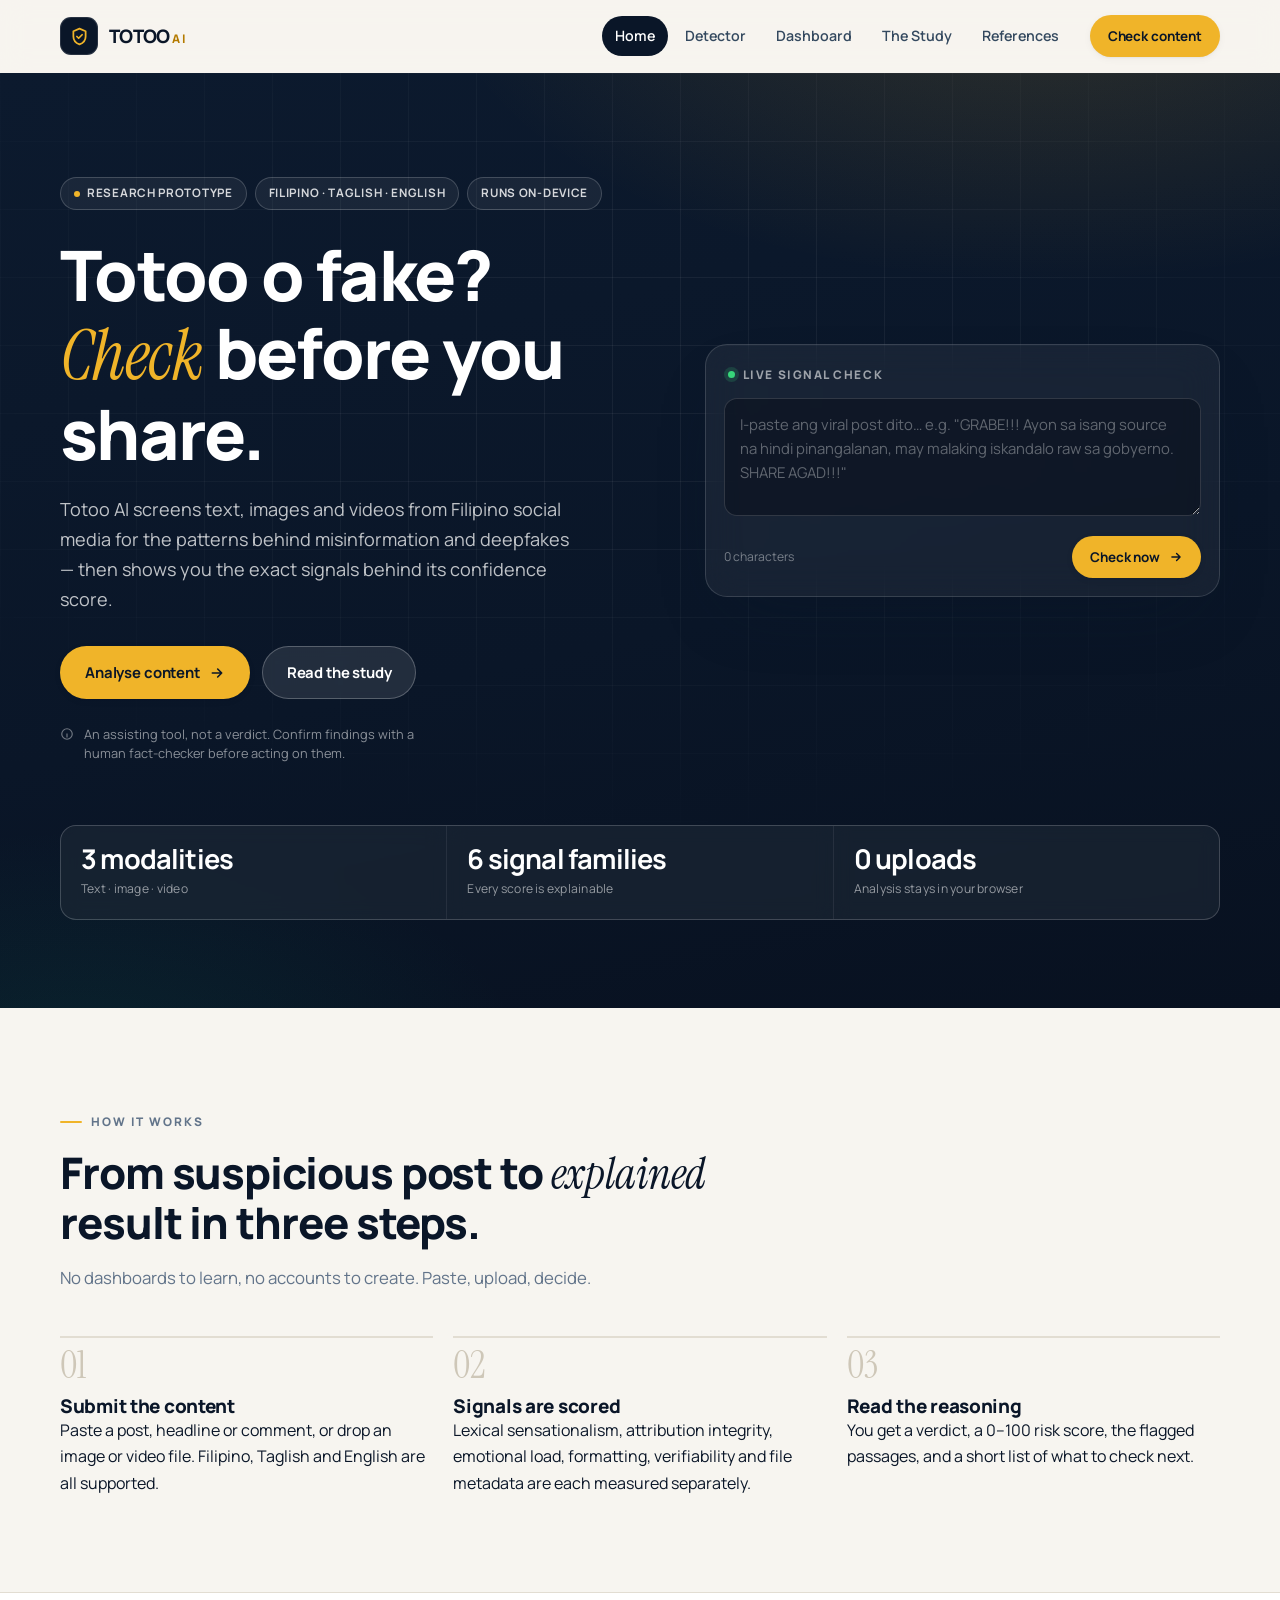
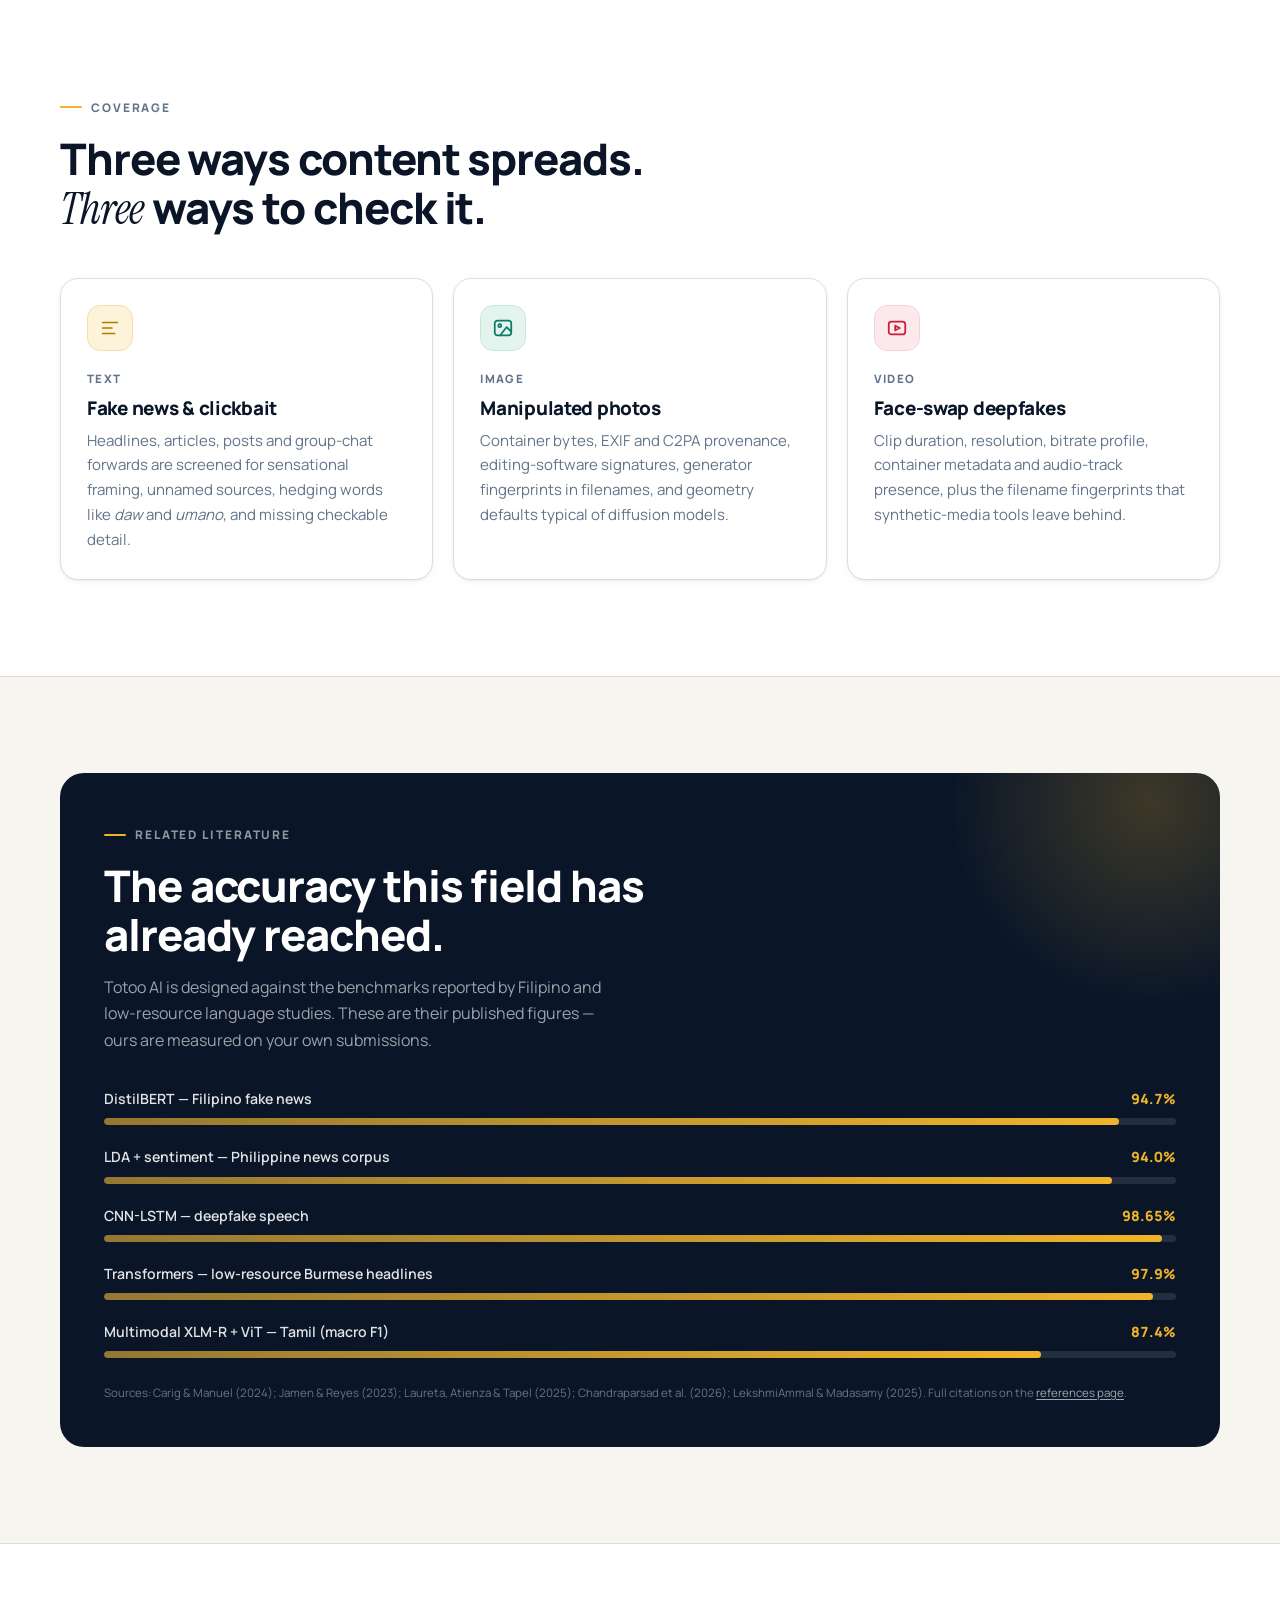
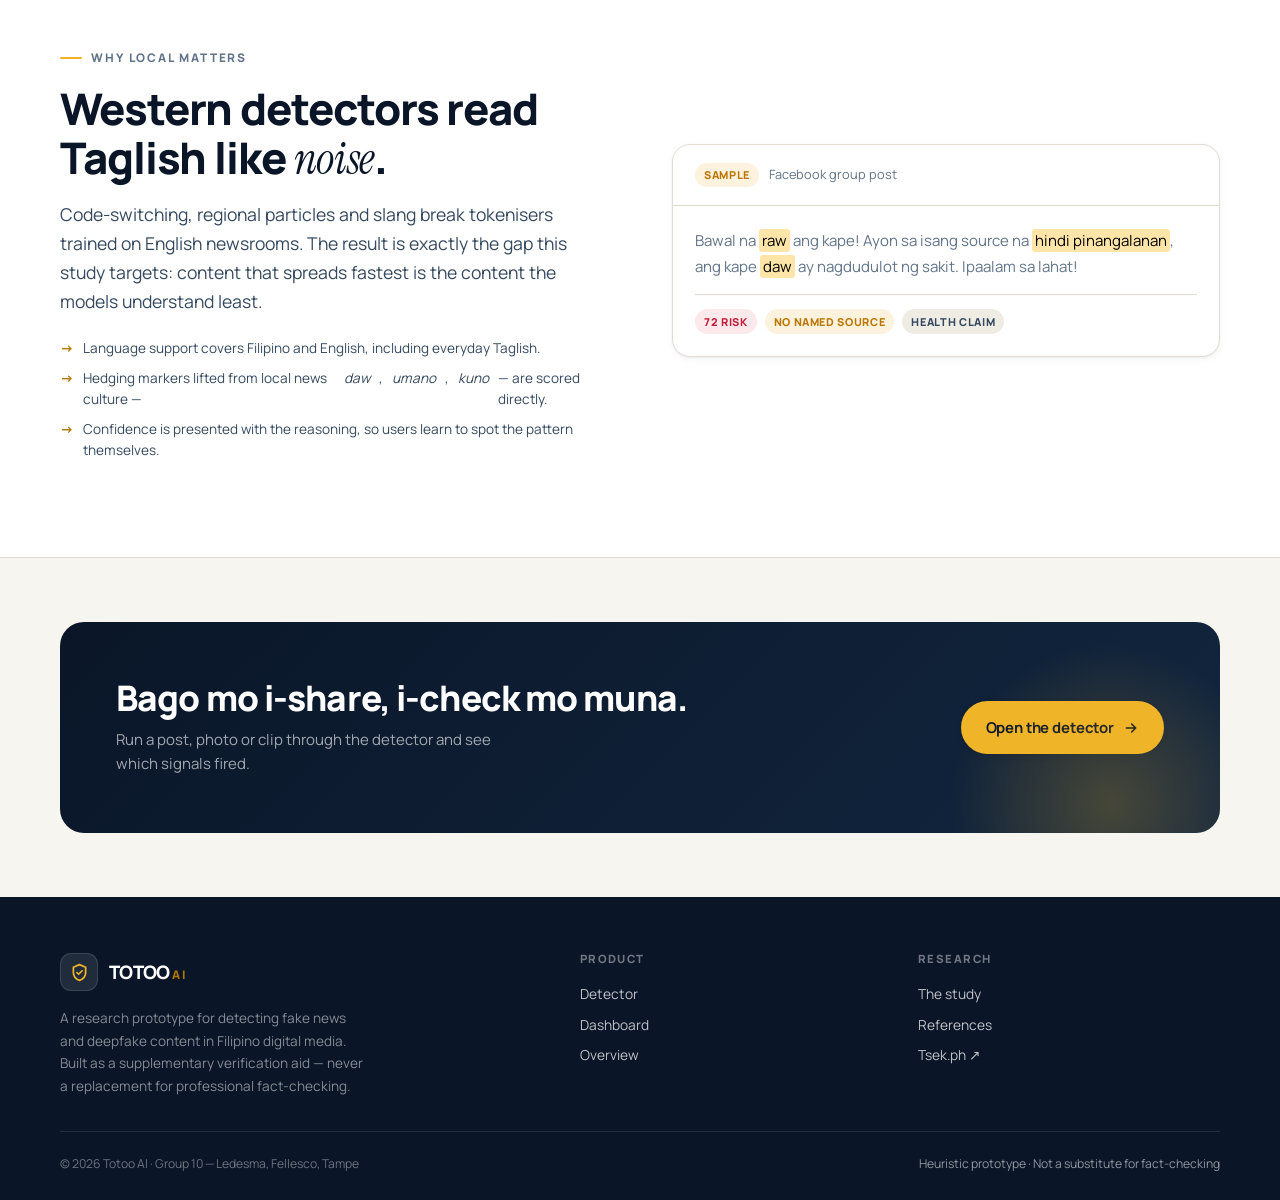
==== index.html @ d38a7d8e "Initial commit: Totoo AI - fake news and deepfake detection prototype for Filipino digital content" ====
<!DOCTYPE html>
<html lang="en">
<head>
<meta charset="UTF-8">
<meta name="viewport" content="width=device-width, initial-scale=1">
<title>Totoo AI — Filipino Fake News &amp; Deepfake Detector</title>
<meta name="description" content="A research prototype that screens Filipino, Taglish and English content for misinformation and deepfake indicators, and returns a confidence score with the exact signals behind it.">
<link rel="icon" href="assets/favicon.svg" type="image/svg+xml">
<link rel="preconnect" href="https://fonts.googleapis.com">
<link rel="preconnect" href="https://fonts.gstatic.com" crossorigin>
<link href="https://fonts.googleapis.com/css2?family=Instrument+Serif:ital@0;1&family=Manrope:wght@400;500;600;700;800&display=swap" rel="stylesheet">
<link rel="stylesheet" href="css/styles.css">
</head>
<body>

<header class="site-header">
  <div class="wrap header-inner">
    <a class="brand" href="index.html" aria-label="Totoo AI home">
      <span class="brand-mark" aria-hidden="true">
        <svg viewBox="0 0 24 24" fill="none" stroke="#F0B429" stroke-width="2" stroke-linecap="round" stroke-linejoin="round">
          <path d="M12 3l7 3v6c0 4.4-3 7.6-7 9-4-1.4-7-4.6-7-9V6l7-3z"/>
          <path d="M9 12l2 2 4-4"/>
        </svg>
      </span>
      <span class="brand-text">TOTOO<span>AI</span></span>
    </a>
    <nav class="nav" id="nav" aria-label="Main">
      <a href="index.html" aria-current="page">Home</a>
      <a href="detector.html">Detector</a>
      <a href="dashboard.html">Dashboard</a>
      <a href="about.html">The Study</a>
      <a href="references.html">References</a>
    </nav>
    <a class="btn btn-primary btn-sm nav-cta" href="detector.html">Check content</a>
    <button class="nav-toggle" id="navToggle" aria-label="Toggle navigation" aria-expanded="false" aria-controls="nav"><span></span></button>
  </div>
</header>

<main>

  <!-- ============ HERO ============ -->
  <section class="hero">
    <div class="wrap">
      <div class="hero-grid">
        <div>
          <div class="hero-badges">
            <span class="pill"><span class="dot"></span>Research prototype</span>
            <span class="pill">Filipino · Taglish · English</span>
            <span class="pill">Runs on-device</span>
          </div>
          <h1>Totoo o fake?<br><span class="serif">Check</span> before you share.</h1>
          <p class="lead">
            Totoo AI screens text, images and videos from Filipino social media for the
            patterns behind misinformation and deepfakes — then shows you the exact
            signals behind its confidence score.
          </p>
          <div class="hero-actions">
            <a class="btn btn-primary" href="detector.html">
              Analyse content
              <svg class="arrow" width="16" height="16" viewBox="0 0 24 24" fill="none" stroke="currentColor" stroke-width="2.4" stroke-linecap="round" stroke-linejoin="round"><path d="M5 12h14M13 6l6 6-6 6"/></svg>
            </a>
            <a class="btn btn-light" href="about.html">Read the study</a>
          </div>
          <p class="hero-note">
            <svg width="14" height="14" viewBox="0 0 24 24" fill="none" stroke="currentColor" stroke-width="2"><circle cx="12" cy="12" r="9"/><path d="M12 8h.01M11 12h1v5h1"/></svg>
            <span>An assisting tool, not a verdict. Confirm findings with a human fact-checker before acting on them.</span>
          </p>
        </div>

        <div class="demo-card" aria-label="Quick demo">
          <div class="demo-card-head"><span class="rec"></span> Live signal check</div>
          <label for="demoText" class="is-hidden">Text to check</label>
          <textarea id="demoText" placeholder="I-paste ang viral post dito… e.g. &quot;GRABE!!! Ayon sa isang source na hindi pinangalanan, may malaking iskandalo raw sa gobyerno. SHARE AGAD!!!&quot;"></textarea>
          <div class="demo-foot">
            <span class="demo-meta" id="demoCount">0 characters</span>
            <button class="btn btn-primary btn-sm" id="demoRun" type="button">
              Check now
              <svg class="arrow" width="14" height="14" viewBox="0 0 24 24" fill="none" stroke="currentColor" stroke-width="2.4" stroke-linecap="round" stroke-linejoin="round"><path d="M5 12h14M13 6l6 6-6 6"/></svg>
            </button>
          </div>
          <div class="demo-result" id="demoResult" role="status" aria-live="polite">
            <span class="verdict-dot" id="demoDot"></span>
            <span>
              <span class="verdict-text" id="demoVerdict">—</span><br>
              <span class="verdict-sub" id="demoSub">—</span>
            </span>
            <span class="verdict-score" id="demoScore"></span>
          </div>
          <button id="demoOpen" class="demo-open is-hidden" type="button">Open full analysis →</button>
        </div>
      </div>

      <div class="hero-stats reveal">
        <div class="hero-stat"><b>3 modalities</b><span>Text · image · video</span></div>
        <div class="hero-stat"><b>6 signal families</b><span>Every score is explainable</span></div>
        <div class="hero-stat"><b>0 uploads</b><span>Analysis stays in your browser</span></div>
      </div>
    </div>
  </section>

  <!-- ============ HOW IT WORKS ============ -->
  <section class="section">
    <div class="wrap">
      <div class="section-head reveal">
        <span class="eyebrow">How it works</span>
        <h2>From suspicious post to <span class="serif">explained</span> result in three steps.</h2>
        <p>No dashboards to learn, no accounts to create. Paste, upload, decide.</p>
      </div>
      <div class="grid grid-3">
        <article class="step reveal">
          <span class="step-num">01</span>
          <h3>Submit the content</h3>
          <p>Paste a post, headline or comment, or drop an image or video file. Filipino, Taglish and English are all supported.</p>
        </article>
        <article class="step reveal">
          <span class="step-num">02</span>
          <h3>Signals are scored</h3>
          <p>Lexical sensationalism, attribution integrity, emotional load, formatting, verifiability and file metadata are each measured separately.</p>
        </article>
        <article class="step reveal">
          <span class="step-num">03</span>
          <h3>Read the reasoning</h3>
          <p>You get a verdict, a 0–100 risk score, the flagged passages, and a short list of what to check next.</p>
        </article>
      </div>
    </div>
  </section>

  <!-- ============ CAPABILITIES ============ -->
  <section class="section section-alt">
    <div class="wrap">
      <div class="section-head reveal">
        <span class="eyebrow">Coverage</span>
        <h2>Three ways content spreads. <span class="serif">Three</span> ways to check it.</h2>
      </div>
      <div class="grid grid-3">
        <article class="card reveal">
          <div class="icon-box gold" aria-hidden="true">
            <svg width="22" height="22" viewBox="0 0 24 24" fill="none" stroke="currentColor" stroke-width="1.9" stroke-linecap="round" stroke-linejoin="round"><path d="M4 6h16M4 12h10M4 18h13"/></svg>
          </div>
          <span class="card-tag">Text</span>
          <h3>Fake news &amp; clickbait</h3>
          <p>Headlines, articles, posts and group-chat forwards are screened for sensational framing, unnamed sources, hedging words like <em>daw</em> and <em>umano</em>, and missing checkable detail.</p>
        </article>
        <article class="card reveal">
          <div class="icon-box teal" aria-hidden="true">
            <svg width="22" height="22" viewBox="0 0 24 24" fill="none" stroke="currentColor" stroke-width="1.9" stroke-linecap="round" stroke-linejoin="round"><rect x="3" y="4" width="18" height="16" rx="3"/><circle cx="8.5" cy="9.5" r="1.6"/><path d="M21 16l-5-5-7 9"/></svg>
          </div>
          <span class="card-tag">Image</span>
          <h3>Manipulated photos</h3>
          <p>Container bytes, EXIF and C2PA provenance, editing-software signatures, generator fingerprints in filenames, and geometry defaults typical of diffusion models.</p>
        </article>
        <article class="card reveal">
          <div class="icon-box crimson" aria-hidden="true">
            <svg width="22" height="22" viewBox="0 0 24 24" fill="none" stroke="currentColor" stroke-width="1.9" stroke-linecap="round" stroke-linejoin="round"><rect x="3" y="5" width="18" height="14" rx="3"/><path d="M10 9.5l5 2.5-5 2.5z"/></svg>
          </div>
          <span class="card-tag">Video</span>
          <h3>Face-swap deepfakes</h3>
          <p>Clip duration, resolution, bitrate profile, container metadata and audio-track presence, plus the filename fingerprints that synthetic-media tools leave behind.</p>
        </article>
      </div>
    </div>
  </section>

  <!-- ============ BENCHMARKS ============ -->
  <section class="section">
    <div class="wrap">
      <div class="bench-panel reveal">
        <span class="eyebrow on-dark">Related literature</span>
        <h2>The accuracy this field has already reached.</h2>
        <p class="bench-intro">
          Totoo AI is designed against the benchmarks reported by Filipino and low-resource
          language studies. These are their published figures — ours are measured on your own submissions.
        </p>
        <div class="bench-list">
          <div class="bench-row">
            <div class="bench-top"><span class="name">DistilBERT — Filipino fake news</span><span class="val">94.7%</span></div>
            <div class="bench-track"><span class="bench-fill" data-bar="94.7"></span></div>
          </div>
          <div class="bench-row">
            <div class="bench-top"><span class="name">LDA + sentiment — Philippine news corpus</span><span class="val">94.0%</span></div>
            <div class="bench-track"><span class="bench-fill" data-bar="94"></span></div>
          </div>
          <div class="bench-row">
            <div class="bench-top"><span class="name">CNN-LSTM — deepfake speech</span><span class="val">98.65%</span></div>
            <div class="bench-track"><span class="bench-fill" data-bar="98.65"></span></div>
          </div>
          <div class="bench-row">
            <div class="bench-top"><span class="name">Transformers — low-resource Burmese headlines</span><span class="val">97.9%</span></div>
            <div class="bench-track"><span class="bench-fill" data-bar="97.9"></span></div>
          </div>
          <div class="bench-row">
            <div class="bench-top"><span class="name">Multimodal XLM-R + ViT — Tamil (macro F1)</span><span class="val">87.4%</span></div>
            <div class="bench-track"><span class="bench-fill" data-bar="87.4"></span></div>
          </div>
        </div>
        <p class="bench-source">
          Sources: Carig &amp; Manuel (2024); Jamen &amp; Reyes (2023); Laureta, Atienza &amp; Tapel (2025);
          Chandraparsad et al. (2026); LekshmiAmmal &amp; Madasamy (2025). Full citations on the
          <a href="references.html">references page</a>.
        </p>
      </div>
    </div>
  </section>

  <!-- ============ WHY LOCAL ============ -->
  <section class="section section-alt">
    <div class="wrap">
      <div class="grid grid-2" style="gap:clamp(28px,5vw,64px);align-items:center">
        <div class="reveal">
          <span class="eyebrow">Why local matters</span>
          <h2>Western detectors read Taglish like <span class="serif">noise</span>.</h2>
          <p class="lead" style="margin-top:16px">
            Code-switching, regional particles and slang break tokenisers trained on English
            newsrooms. The result is exactly the gap this study targets: content that spreads
            fastest is the content the models understand least.
          </p>
          <ul class="notes-list" style="margin-top:22px">
            <li>Language support covers Filipino and English, including everyday Taglish.</li>
            <li>Hedging markers lifted from local news culture — <em>daw</em>, <em>umano</em>, <em>kuno</em> — are scored directly.</li>
            <li>Confidence is presented with the reasoning, so users learn to spot the pattern themselves.</li>
          </ul>
        </div>
        <div class="reveal">
          <div class="card" style="padding:0;overflow:hidden">
            <div style="padding:18px 22px;border-bottom:1px solid var(--line);display:flex;align-items:center;gap:10px">
              <span class="badge suspicious">Sample</span>
              <span style="font-size:.8rem;color:var(--muted)">Facebook group post</span>
            </div>
            <div style="padding:22px;font-size:.94rem;line-height:1.75;color:var(--ink-soft)">
              <p style="margin:0 0 14px">Bawal na <mark style="background:#ffe6a8;padding:1px 3px;border-radius:3px">raw</mark> ang kape! Ayon sa isang source na <mark style="background:#ffe6a8;padding:1px 3px;border-radius:3px">hindi pinangalanan</mark>, ang kape <mark style="background:#ffe6a8;padding:1px 3px;border-radius:3px">daw</mark> ay nagdudulot ng sakit. Ipaalam sa lahat!</p>
              <div style="display:flex;gap:8px;flex-wrap:wrap;border-top:1px solid var(--line);padding-top:14px">
                <span class="badge fake">72 risk</span>
                <span class="badge suspicious">No named source</span>
                <span class="badge kind">Health claim</span>
              </div>
            </div>
          </div>
        </div>
      </div>
    </div>
  </section>

  <!-- ============ CTA ============ -->
  <section class="section-tight">
    <div class="wrap">
      <div class="cta-band reveal">
        <div>
          <h2>Bago mo i-share, i-check mo muna.</h2>
          <p>Run a post, photo or clip through the detector and see which signals fired.</p>
        </div>
        <a class="btn btn-primary" href="detector.html">
          Open the detector
          <svg class="arrow" width="16" height="16" viewBox="0 0 24 24" fill="none" stroke="currentColor" stroke-width="2.4" stroke-linecap="round" stroke-linejoin="round"><path d="M5 12h14M13 6l6 6-6 6"/></svg>
        </a>
      </div>
    </div>
  </section>

</main>

<footer class="site-footer">
  <div class="wrap">
    <div class="footer-grid">
      <div>
        <a class="brand" href="index.html" aria-label="Totoo AI home">
          <span class="brand-mark" aria-hidden="true">
            <svg viewBox="0 0 24 24" fill="none" stroke="#F0B429" stroke-width="2" stroke-linecap="round" stroke-linejoin="round">
              <path d="M12 3l7 3v6c0 4.4-3 7.6-7 9-4-1.4-7-4.6-7-9V6l7-3z"/>
              <path d="M9 12l2 2 4-4"/>
            </svg>
          </span>
          <span class="brand-text">TOTOO<span>AI</span></span>
        </a>
        <p class="footer-about">
          A research prototype for detecting fake news and deepfake content in Filipino
          digital media. Built as a supplementary verification aid — never a replacement
          for professional fact-checking.
        </p>
      </div>
      <div class="footer-col">
        <h4>Product</h4>
        <a href="detector.html">Detector</a>
        <a href="dashboard.html">Dashboard</a>
        <a href="index.html">Overview</a>
      </div>
      <div class="footer-col">
        <h4>Research</h4>
        <a href="about.html">The study</a>
        <a href="references.html">References</a>
        <a href="https://tsek.ph/" target="_blank" rel="noopener">Tsek.ph ↗</a>
      </div>
    </div>
    <div class="footer-base">
      <span>© <span data-year>2026</span> Totoo AI · Group 10 — Ledesma, Fellesco, Tampe</span>
      <span class="proto">Heuristic prototype · Not a substitute for fact-checking</span>
    </div>
  </div>
</footer>

<script src="js/engine.js"></script>
<script src="js/samples.js"></script>
<script src="js/store.js"></script>
<script src="js/main.js"></script>
<script>
  (function () {
    var input = document.getElementById('demoText');
    var btn = document.getElementById('demoRun');
    var count = document.getElementById('demoCount');
    var box = document.getElementById('demoResult');
    var dot = document.getElementById('demoDot');
    var verdict = document.getElementById('demoVerdict');
    var sub = document.getElementById('demoSub');
    var scoreEl = document.getElementById('demoScore');
    var COLORS = { fake: '#ff5d73', suspicious: '#f0b429', authentic: '#37d67a' };

    if (!input || !btn) return;

    input.addEventListener('input', function () {
      count.textContent = input.value.length + ' characters';
    });

    btn.addEventListener('click', function () {
      var text = input.value.trim();
      if (text.length < 12) {
        input.focus();
        if (window.toast) window.toast('Paste a post with at least 12 characters.');
        return;
      }
      var result = window.TotooEngine.analyzeText(text);
      if (!result.ok) return;
      var color = COLORS[result.verdict];
      dot.style.background = color;
      verdict.textContent = result.verdictLabel;
      verdict.style.color = color;
      sub.textContent = 'Risk score ' + result.score + '/100 · ' + result.signals[0].name + ' ' + result.signals[0].value;
      scoreEl.textContent = result.score + '%';
      scoreEl.style.color = color;
      box.classList.add('show');
      var openBtn = document.getElementById('demoOpen');
      openBtn.classList.remove('is-hidden');
      openBtn.onclick = function () {
        try { sessionStorage.setItem('totoo_pending_text', text); } catch (e) {}
        location.href = 'detector.html';
      };
    });
  })();
</script>
</body>
</html>
---- css/styles.css ----
/* ============================================================
   TOTOO AI — Design System
   Filipino fake-news & deepfake detection prototype
   ============================================================ */

:root {
  --ink: #0a1628;
  --ink-2: #16283f;
  --ink-soft: #34495f;
  --muted: #62748a;
  --paper: #f7f5f0;
  --paper-2: #efece4;
  --surface: #ffffff;
  --line: #e2ddd2;
  --line-strong: #cec7b8;

  --gold: #f0b429;
  --gold-deep: #b47a00;
  --crimson: #c41e3a;
  --crimson-soft: #fbe9ec;
  --teal: #0d7a63;
  --teal-soft: #e3f4ef;
  --amber: #b97600;
  --amber-soft: #fdf2dd;

  --radius: 18px;
  --radius-sm: 12px;
  --radius-pill: 999px;

  --shadow-sm: 0 1px 2px rgba(10, 22, 40, .05), 0 2px 8px rgba(10, 22, 40, .04);
  --shadow: 0 4px 12px rgba(10, 22, 40, .06), 0 18px 40px -24px rgba(10, 22, 40, .28);
  --shadow-lg: 0 30px 70px -30px rgba(10, 22, 40, .35);

  --font-sans: "Manrope", "Segoe UI", system-ui, -apple-system, sans-serif;
  --font-serif: "Instrument Serif", "Iowan Old Style", Georgia, serif;

  --ease: cubic-bezier(.22, 1, .36, 1);
}

* { box-sizing: border-box; }

html {
  scroll-behavior: smooth;
  -webkit-text-size-adjust: 100%;
}

body {
  margin: 0;
  font-family: var(--font-sans);
  font-size: 16px;
  line-height: 1.65;
  color: var(--ink);
  background: var(--paper);
  -webkit-font-smoothing: antialiased;
  text-rendering: optimizeLegibility;
}

img, svg, video { max-width: 100%; display: block; }

a { color: inherit; text-decoration: none; }

button, input, textarea, select { font: inherit; color: inherit; }

h1, h2, h3, h4 { margin: 0; line-height: 1.12; letter-spacing: -.025em; font-weight: 800; }
h1 { font-size: clamp(2.5rem, 5.6vw, 4.35rem); }
h2 { font-size: clamp(1.9rem, 3.4vw, 2.85rem); }
h3 { font-size: 1.18rem; letter-spacing: -.015em; }
p { margin: 0 0 1rem; }
p:last-child { margin-bottom: 0; }

::selection { background: var(--gold); color: var(--ink); }

:focus-visible {
  outline: 3px solid var(--gold);
  outline-offset: 3px;
  border-radius: 6px;
}

.serif {
  font-family: var(--font-serif);
  font-style: italic;
  font-weight: 400;
  letter-spacing: -.01em;
}

/* ---------- layout ---------- */

.wrap {
  width: min(1160px, calc(100% - 44px));
  margin-inline: auto;
}
.wrap-narrow { width: min(860px, calc(100% - 44px)); margin-inline: auto; }

.section { padding: clamp(56px, 8vw, 96px) 0; }
.section-tight { padding: clamp(40px, 5vw, 64px) 0; }
.section-alt { background: var(--surface); border-block: 1px solid var(--line); }

.grid { display: grid; gap: 20px; }
.grid-3 { grid-template-columns: repeat(3, 1fr); }
.grid-2 { grid-template-columns: repeat(2, 1fr); }
.grid-4 { grid-template-columns: repeat(4, 1fr); }

.eyebrow {
  display: inline-flex;
  align-items: center;
  gap: 9px;
  font-size: .74rem;
  font-weight: 800;
  letter-spacing: .16em;
  text-transform: uppercase;
  color: var(--muted);
  margin-bottom: 18px;
}
.eyebrow::before {
  content: "";
  width: 22px;
  height: 2px;
  background: var(--gold);
  border-radius: 2px;
}
.eyebrow.on-dark { color: rgba(255, 255, 255, .62); }

.section-head { max-width: 660px; margin-bottom: 44px; }
.section-head p { color: var(--muted); font-size: 1.05rem; margin-top: 16px; }

.lead { font-size: 1.1rem; color: var(--ink-soft); }

/* ---------- header ---------- */

.site-header {
  position: sticky;
  top: 0;
  z-index: 60;
  background: rgba(247, 245, 240, .82);
  backdrop-filter: saturate(160%) blur(14px);
  -webkit-backdrop-filter: saturate(160%) blur(14px);
  border-bottom: 1px solid transparent;
  transition: border-color .25s, background .25s;
}
.site-header.is-stuck {
  border-bottom-color: var(--line);
  background: rgba(247, 245, 240, .94);
}

.header-inner {
  display: flex;
  align-items: center;
  gap: 18px;
  height: 72px;
}

.brand { display: inline-flex; align-items: center; gap: 11px; margin-right: auto; }
.brand-mark {
  width: 38px; height: 38px;
  border-radius: 11px;
  background: var(--ink);
  display: grid; place-items: center;
  box-shadow: inset 0 0 0 1px rgba(255,255,255,.12);
  flex: none;
}
.brand-mark svg { width: 21px; height: 21px; }
.brand-text {
  font-weight: 800;
  font-size: 1.16rem;
  letter-spacing: -.04em;
  line-height: 1;
  display: flex; align-items: baseline; gap: 3px;
}
.brand-text span {
  color: var(--gold-deep);
  font-size: .74rem;
  letter-spacing: .12em;
  font-weight: 800;
}

.nav { display: flex; align-items: center; gap: 4px; }
.nav a {
  padding: 8px 13px;
  border-radius: var(--radius-pill);
  font-size: .89rem;
  font-weight: 600;
  color: var(--ink-soft);
  transition: background .18s, color .18s;
}
.nav a:hover { background: rgba(10, 22, 40, .055); color: var(--ink); }
.nav a[aria-current="page"] { background: var(--ink); color: #fff; }

.nav-toggle {
  display: none;
  width: 42px; height: 42px;
  border: 1px solid var(--line-strong);
  background: var(--surface);
  border-radius: 11px;
  cursor: pointer;
  padding: 0;
  place-items: center;
}
.nav-toggle span {
  display: block;
  width: 17px; height: 1.8px;
  background: var(--ink);
  position: relative;
  transition: background .2s;
}
.nav-toggle span::before,
.nav-toggle span::after {
  content: "";
  position: absolute; left: 0;
  width: 17px; height: 1.8px;
  background: var(--ink);
  transition: transform .22s var(--ease), top .22s var(--ease);
}
.nav-toggle span::before { top: -5.5px; }
.nav-toggle span::after { top: 5.5px; }
.nav-toggle[aria-expanded="true"] span { background: transparent; }
.nav-toggle[aria-expanded="true"] span::before { top: 0; transform: rotate(45deg); }
.nav-toggle[aria-expanded="true"] span::after { top: 0; transform: rotate(-45deg); }

/* ---------- buttons ---------- */

.btn {
  --btn-bg: var(--ink);
  --btn-fg: #fff;
  display: inline-flex;
  align-items: center;
  justify-content: center;
  gap: 9px;
  padding: 13px 24px;
  border: 1px solid transparent;
  border-radius: var(--radius-pill);
  background: var(--btn-bg);
  color: var(--btn-fg);
  font-weight: 700;
  font-size: .93rem;
  letter-spacing: -.01em;
  cursor: pointer;
  transition: transform .18s var(--ease), box-shadow .2s, background .2s, opacity .2s;
  box-shadow: var(--shadow-sm);
  white-space: nowrap;
}
.btn:hover { transform: translateY(-1.5px); box-shadow: var(--shadow); }
.btn:active { transform: translateY(0); }
.btn:disabled { opacity: .5; cursor: not-allowed; transform: none; box-shadow: none; }

.btn-primary { --btn-bg: var(--gold); --btn-fg: var(--ink); }
.btn-primary:hover { --btn-bg: #ffc53d; }
.btn-ghost {
  --btn-bg: transparent;
  --btn-fg: var(--ink);
  border-color: var(--line-strong);
  box-shadow: none;
}
.btn-ghost:hover { background: rgba(10, 22, 40, .04); box-shadow: none; }
.btn-light {
  --btn-bg: rgba(255,255,255,.1);
  --btn-fg: #fff;
  border-color: rgba(255,255,255,.24);
  box-shadow: none;
  backdrop-filter: blur(6px);
}
.btn-light:hover { --btn-bg: rgba(255,255,255,.18); box-shadow: none; }
.btn-sm { padding: 9px 17px; font-size: .84rem; }
.btn-block { width: 100%; }
.btn .arrow { transition: transform .2s var(--ease); }
.btn:hover .arrow { transform: translateX(3px); }

/* ---------- hero ---------- */

.hero {
  position: relative;
  overflow: hidden;
  background:
    radial-gradient(1000px 520px at 82% -12%, rgba(240, 180, 41, .16), transparent 62%),
    radial-gradient(760px 420px at 6% 108%, rgba(13, 122, 99, .16), transparent 60%),
    linear-gradient(168deg, #0c1a2e 0%, #0a1628 58%, #081120 100%);
  color: #fff;
  padding: clamp(60px, 9vw, 104px) 0 clamp(56px, 7vw, 88px);
}
.hero::before {
  content: "";
  position: absolute; inset: 0;
  background-image:
    linear-gradient(to right, rgba(255,255,255,.055) 1px, transparent 1px),
    linear-gradient(to bottom, rgba(255,255,255,.055) 1px, transparent 1px);
  background-size: 68px 68px;
  mask-image: radial-gradient(ellipse 90% 70% at 50% 30%, #000 20%, transparent 78%);
  -webkit-mask-image: radial-gradient(ellipse 90% 70% at 50% 30%, #000 20%, transparent 78%);
  pointer-events: none;
}
.hero > .wrap { position: relative; }

.hero-grid {
  display: grid;
  grid-template-columns: 1.06fr .94fr;
  gap: clamp(32px, 5vw, 64px);
  align-items: center;
}

.hero h1 { color: #fff; }
.hero h1 .serif { color: var(--gold); }
.hero .lead {
  color: rgba(255, 255, 255, .74);
  font-size: clamp(1rem, 1.5vw, 1.13rem);
  max-width: 47ch;
  margin-top: 22px;
}
.hero-actions { display: flex; flex-wrap: wrap; gap: 12px; margin-top: 32px; }

.hero-note {
  margin-top: 26px;
  display: flex; align-items: flex-start; gap: 10px;
  font-size: .8rem;
  color: rgba(255,255,255,.52);
  max-width: 46ch;
  line-height: 1.5;
}
.hero-note svg { flex: none; margin-top: 2px; opacity: .8; }

.hero-badges {
  display: flex; flex-wrap: wrap; gap: 8px;
  margin-bottom: 26px;
}
.pill {
  display: inline-flex; align-items: center; gap: 7px;
  padding: 6px 13px;
  border-radius: var(--radius-pill);
  border: 1px solid rgba(255,255,255,.18);
  background: rgba(255,255,255,.06);
  font-size: .73rem;
  font-weight: 700;
  letter-spacing: .06em;
  text-transform: uppercase;
  color: rgba(255,255,255,.82);
}
.pill .dot { width: 6px; height: 6px; border-radius: 50%; background: var(--gold); }

/* live demo card */
.demo-card {
  background: rgba(255, 255, 255, .055);
  border: 1px solid rgba(255, 255, 255, .14);
  border-radius: 22px;
  padding: 18px;
  box-shadow: var(--shadow-lg);
  backdrop-filter: blur(18px);
  -webkit-backdrop-filter: blur(18px);
}
.demo-card-head {
  display: flex; align-items: center; gap: 8px;
  padding: 2px 4px 14px;
  font-size: .74rem;
  font-weight: 800;
  letter-spacing: .13em;
  text-transform: uppercase;
  color: rgba(255,255,255,.58);
}
.demo-card-head .rec {
  width: 7px; height: 7px; border-radius: 50%;
  background: #37d67a;
  box-shadow: 0 0 0 4px rgba(55,214,122,.16);
  animation: pulse 2.4s infinite;
}
@keyframes pulse {
  0%, 100% { box-shadow: 0 0 0 4px rgba(55,214,122,.16); }
  50% { box-shadow: 0 0 0 7px rgba(55,214,122,.05); }
}

.demo-card textarea {
  width: 100%;
  min-height: 118px;
  resize: vertical;
  padding: 14px 15px;
  border-radius: 13px;
  border: 1px solid rgba(255,255,255,.14);
  background: rgba(6, 13, 24, .5);
  color: #f4f7fb;
  font-size: .93rem;
  line-height: 1.6;
  transition: border-color .2s, box-shadow .2s;
}
.demo-card textarea::placeholder { color: rgba(255,255,255,.34); }
.demo-card textarea:focus {
  outline: none;
  border-color: rgba(240,180,41,.6);
  box-shadow: 0 0 0 4px rgba(240,180,41,.12);
}

.demo-foot {
  display: flex; align-items: center; justify-content: space-between;
  gap: 12px; margin-top: 12px; flex-wrap: wrap;
}
.demo-meta { font-size: .76rem; color: rgba(255,255,255,.42); }

.demo-result {
  margin-top: 14px;
  display: none;
  align-items: center;
  gap: 12px;
  padding: 12px 14px;
  border-radius: 13px;
  border: 1px solid rgba(255,255,255,.14);
  background: rgba(255,255,255,.06);
  animation: rise .35s var(--ease) both;
}
.demo-result.show { display: flex; }
.demo-result .verdict-dot {
  width: 10px; height: 10px; border-radius: 50%; flex: none;
  box-shadow: 0 0 0 4px rgba(255,255,255,.06);
}
.demo-result .verdict-text { font-size: .84rem; font-weight: 700; }
.demo-result .verdict-sub { font-size: .75rem; color: rgba(255,255,255,.52); }
.demo-result .verdict-score { margin-left: auto; font-weight: 800; font-size: 1rem; }

.demo-open {
  margin-top: 10px;
  border: 0;
  background: transparent;
  color: var(--gold);
  font-size: .8rem;
  font-weight: 700;
  cursor: pointer;
  padding: 4px 2px;
  transition: color .18s, transform .18s;
}
.demo-open:hover { color: #ffd166; transform: translateX(2px); }

.hero-stats {
  display: grid;
  grid-template-columns: repeat(3, 1fr);
  gap: 1px;
  margin-top: clamp(40px, 6vw, 62px);
  border-radius: 16px;
  overflow: hidden;
  background: rgba(255,255,255,.12);
  border: 1px solid rgba(255,255,255,.12);
}
.hero-stat {
  background: rgba(9, 20, 35, .55);
  padding: 18px 20px;
  backdrop-filter: blur(8px);
}
.hero-stat b {
  display: block;
  font-size: clamp(1.3rem, 2.4vw, 1.7rem);
  letter-spacing: -.03em;
  line-height: 1.1;
}
.hero-stat span {
  font-size: .76rem;
  color: rgba(255,255,255,.55);
  letter-spacing: .02em;
}

/* ---------- cards ---------- */

.card {
  background: var(--surface);
  border: 1px solid var(--line);
  border-radius: var(--radius);
  padding: 26px;
  box-shadow: var(--shadow-sm);
  transition: transform .25s var(--ease), box-shadow .25s, border-color .25s;
  position: relative;
}
.card:hover { transform: translateY(-3px); box-shadow: var(--shadow); border-color: var(--line-strong); }

.icon-box {
  width: 46px; height: 46px;
  border-radius: 13px;
  display: grid; place-items: center;
  background: var(--paper-2);
  color: var(--ink);
  margin-bottom: 18px;
  border: 1px solid var(--line);
}
.icon-box.gold { background: #fdf3d9; border-color: #f3e0ae; color: var(--gold-deep); }
.icon-box.teal { background: var(--teal-soft); border-color: #c6e8df; color: var(--teal); }
.icon-box.crimson { background: var(--crimson-soft); border-color: #f6d3da; color: var(--crimson); }

.card p { color: var(--muted); font-size: .94rem; margin-top: 10px; }
.card .card-tag {
  font-size: .72rem;
  font-weight: 800;
  letter-spacing: .12em;
  text-transform: uppercase;
  color: var(--muted);
  margin-bottom: 10px;
  display: block;
}

.step-num {
  font-family: var(--font-serif);
  font-size: 2.4rem;
  line-height: 1;
  color: var(--line-strong);
  margin-bottom: 12px;
  display: block;
}
.step { padding-top: 8px; border-top: 2px solid var(--line); }
.step:hover { border-top-color: var(--gold); }

/* ---------- benchmarks ---------- */

.bench-panel {
  background: var(--ink);
  color: #fff;
  border-radius: 24px;
  padding: clamp(28px, 4vw, 44px);
  position: relative;
  overflow: hidden;
}
.bench-panel::after {
  content: "";
  position: absolute;
  width: 420px; height: 420px;
  right: -140px; top: -180px;
  background: radial-gradient(circle, rgba(240,180,41,.22), transparent 68%);
  pointer-events: none;
}
.bench-panel h2 { color: #fff; max-width: 20ch; }
.bench-panel .eyebrow { color: rgba(255,255,255,.55); }
.bench-intro { color: rgba(255,255,255,.6); max-width: 52ch; margin-top: 14px; }

.bench-list { margin-top: 34px; display: grid; gap: 20px; }
.bench-row { display: grid; gap: 8px; }
.bench-top {
  display: flex; align-items: baseline; justify-content: space-between;
  gap: 16px; font-size: .88rem;
}
.bench-top .name { color: rgba(255,255,255,.88); font-weight: 600; }
.bench-top .val { font-weight: 800; color: var(--gold); font-variant-numeric: tabular-nums; }
.bench-track {
  height: 7px;
  border-radius: 99px;
  background: rgba(255,255,255,.1);
  overflow: hidden;
}
.bench-fill {
  display: block;
  height: 100%;
  border-radius: 99px;
  background: linear-gradient(90deg, rgba(240,180,41,.55), var(--gold));
  width: 0;
  transition: width 1.1s var(--ease);
}
.bench-source { font-size: .72rem; color: rgba(255,255,255,.4); margin-top: 26px; line-height: 1.6; }
.bench-source a { color: rgba(255,255,255,.62); text-decoration: underline; text-underline-offset: 2px; }

/* ---------- detector ---------- */

.page-head {
  padding: clamp(40px, 6vw, 64px) 0 clamp(28px, 4vw, 40px);
  background: linear-gradient(180deg, var(--paper-2), var(--paper));
  border-bottom: 1px solid var(--line);
}
.page-head h1 { font-size: clamp(2rem, 4vw, 3rem); }
.page-head p { color: var(--muted); max-width: 62ch; margin-top: 14px; }

.detector-grid {
  display: grid;
  grid-template-columns: 1.12fr .88fr;
  gap: 26px;
  align-items: start;
}
@media (min-width: 981px) {
  .sticky-col { position: sticky; top: 92px; }
}

.panel {
  background: var(--surface);
  border: 1px solid var(--line);
  border-radius: var(--radius);
  box-shadow: var(--shadow-sm);
  overflow: hidden;
}
.panel-head {
  padding: 20px 22px;
  border-bottom: 1px solid var(--line);
  display: flex; align-items: center; gap: 12px;
}
.panel-head h2 { font-size: 1.02rem; letter-spacing: -.01em; }
.panel-head .sub { font-size: .78rem; color: var(--muted); margin-left: auto; }
.panel-body { padding: 22px; }

.tabs {
  display: grid;
  grid-template-columns: repeat(3, 1fr);
  gap: 5px;
  background: var(--paper-2);
  padding: 5px;
  border-radius: 14px;
  margin-bottom: 20px;
}
.tab {
  border: 0;
  background: transparent;
  padding: 10px 8px;
  border-radius: 10px;
  font-size: .87rem;
  font-weight: 700;
  color: var(--muted);
  cursor: pointer;
  display: flex; align-items: center; justify-content: center; gap: 7px;
  transition: background .18s, color .18s, box-shadow .18s;
}
.tab svg { width: 16px; height: 16px; }
.tab:hover { color: var(--ink); }
.tab.active {
  background: var(--surface);
  color: var(--ink);
  box-shadow: var(--shadow-sm);
}

.tab-panel { display: none; }
.tab-panel.active { display: block; animation: fade .25s var(--ease); }

.field-label {
  display: flex; align-items: baseline; justify-content: space-between;
  font-size: .78rem; font-weight: 800;
  letter-spacing: .06em; text-transform: uppercase;
  color: var(--muted);
  margin-bottom: 9px;
}

textarea.text-input {
  width: 100%;
  min-height: 210px;
  padding: 16px;
  border-radius: 13px;
  border: 1px solid var(--line-strong);
  background: #fcfbf7;
  font-size: .95rem;
  line-height: 1.65;
  resize: vertical;
  transition: border-color .2s, box-shadow .2s, background .2s;
}
textarea.text-input:focus {
  outline: none;
  border-color: var(--gold-deep);
  background: #fff;
  box-shadow: 0 0 0 4px rgba(240,180,41,.14);
}

.sample-row {
  display: flex; flex-wrap: wrap; align-items: center; gap: 8px;
  margin-top: 14px;
}
.sample-label { font-size: .76rem; color: var(--muted); font-weight: 700; }
.sample-chips { display: flex; flex-wrap: wrap; gap: 8px; }
.chip {
  border: 1px solid var(--line-strong);
  background: var(--surface);
  border-radius: var(--radius-pill);
  padding: 6px 12px;
  font-size: .76rem;
  font-weight: 600;
  color: var(--ink-soft);
  cursor: pointer;
  transition: all .16s;
}
.chip:hover { border-color: var(--gold-deep); color: var(--ink); background: #fdf8ea; }
.chip[data-kind="authentic"]:hover { border-color: var(--teal); background: var(--teal-soft); }

.dropzone {
  border: 1.6px dashed var(--line-strong);
  border-radius: 16px;
  padding: 34px 24px;
  text-align: center;
  background: #fcfbf7;
  cursor: pointer;
  transition: border-color .2s, background .2s, transform .2s;
  position: relative;
}
.dropzone:hover { border-color: var(--gold-deep); background: #fdfaf1; }
.dropzone.is-drag {
  border-color: var(--gold-deep);
  background: #fdf5df;
  transform: scale(1.008);
}
.dropzone input { position: absolute; inset: 0; opacity: 0; cursor: pointer; width: 100%; height: 100%; }
.dropzone .dz-icon {
  width: 52px; height: 52px;
  margin: 0 auto 14px;
  border-radius: 15px;
  background: var(--paper-2);
  display: grid; place-items: center;
  color: var(--ink-soft);
}
.dropzone h4 { font-size: .98rem; margin-bottom: 5px; }
.dropzone p { font-size: .82rem; color: var(--muted); }
.dropzone .formats {
  display: inline-block; margin-top: 12px;
  font-size: .7rem; font-weight: 700; letter-spacing: .09em; text-transform: uppercase;
  color: var(--muted);
}

.preview {
  display: none;
  margin-top: 16px;
  border: 1px solid var(--line);
  border-radius: 14px;
  overflow: hidden;
  background: #0e1a2b;
}
.preview.show { display: block; animation: rise .3s var(--ease); }
.preview img, .preview video { width: 100%; max-height: 320px; object-fit: contain; background: #0e1a2b; }
.preview-meta {
  display: flex; flex-wrap: wrap; gap: 6px 18px;
  padding: 11px 14px;
  background: var(--surface);
  border-top: 1px solid var(--line);
  font-size: .76rem;
  color: var(--muted);
}
.preview-meta b { color: var(--ink); font-weight: 700; }
.preview-meta-items { display: flex; flex-wrap: wrap; gap: 6px 18px; min-width: 0; }
.preview-meta-items span { white-space: nowrap; overflow: hidden; text-overflow: ellipsis; max-width: 260px; }
.file-clear {
  margin-left: auto;
  border: 0; background: transparent;
  color: var(--crimson);
  font-size: .76rem; font-weight: 700; cursor: pointer;
}

.run-row {
  display: flex; align-items: center; gap: 14px;
  margin-top: 22px;
  padding-top: 20px;
  border-top: 1px solid var(--line);
  flex-wrap: wrap;
}
.run-row .hint { font-size: .75rem; color: var(--muted); max-width: 32ch; line-height: 1.5; }

.analyzing {
  display: none;
  padding: 26px 22px;
  border-top: 1px solid var(--line);
  background: #fcfbf7;
}
.analyzing.show { display: block; animation: fade .2s; }
.analysis-steps { display: grid; gap: 9px; margin-top: 14px; }
.a-step {
  display: flex; align-items: center; gap: 10px;
  font-size: .82rem; color: var(--muted);
  opacity: .35;
  transition: opacity .3s, color .3s;
}
.a-step.done { opacity: 1; color: var(--ink-soft); }
.a-step .tick {
  width: 17px; height: 17px; border-radius: 50%;
  border: 1.6px solid currentColor;
  display: grid; place-items: center;
  flex: none;
  font-size: 9px;
}
.a-step.active { opacity: 1; color: var(--ink); font-weight: 700; }
.a-step.done .tick { background: var(--teal); border-color: var(--teal); color: #fff; }
.spinner {
  width: 15px; height: 15px; border-radius: 50%;
  border: 2px solid var(--line-strong);
  border-top-color: var(--gold-deep);
  animation: spin .7s linear infinite;
  flex: none;
}
@keyframes spin { to { transform: rotate(360deg); } }

/* ---------- result ---------- */

.result-empty {
  padding: 40px 26px;
  text-align: center;
  color: var(--muted);
}
.result-empty .re-icon {
  width: 62px; height: 62px;
  margin: 0 auto 16px;
  border-radius: 18px;
  background: var(--paper-2);
  display: grid; place-items: center;
  color: var(--line-strong);
}
.result-empty h3 { color: var(--ink-soft); font-size: 1rem; margin-bottom: 6px; }
.result-empty p { font-size: .86rem; max-width: 34ch; margin-inline: auto; }

.result { display: none; }
.result.show { display: block; animation: rise .4s var(--ease); }

.result-head {
  padding: 22px;
  display: flex;
  align-items: center;
  gap: 20px;
  border-bottom: 1px solid var(--line);
}
.gauge { position: relative; width: 104px; height: 104px; flex: none; }
.gauge svg { transform: rotate(-90deg); }
.gauge .track { fill: none; stroke: var(--paper-2); stroke-width: 9; }
.gauge .fill {
  fill: none;
  stroke-width: 9;
  stroke-linecap: round;
  stroke-dasharray: 295.3;
  stroke-dashoffset: 295.3;
  transition: stroke-dashoffset 1.1s var(--ease), stroke .3s;
}
.gauge-center {
  position: absolute; inset: 0;
  display: grid; place-content: center; text-align: center;
}
.gauge-center b { font-size: 1.5rem; letter-spacing: -.04em; line-height: 1; }
.gauge-center span { font-size: .62rem; text-transform: uppercase; letter-spacing: .1em; color: var(--muted); font-weight: 800; }

.verdict-badge {
  display: inline-flex; align-items: center; gap: 7px;
  padding: 5px 12px;
  border-radius: var(--radius-pill);
  font-size: .71rem; font-weight: 800;
  letter-spacing: .1em; text-transform: uppercase;
  margin-bottom: 9px;
}
.verdict-badge.fake { background: var(--crimson-soft); color: var(--crimson); }
.verdict-badge.suspicious { background: var(--amber-soft); color: var(--amber); }
.verdict-badge.authentic { background: var(--teal-soft); color: var(--teal); }
.result-head h2 { font-size: 1.24rem; }
.result-head .r-sub { font-size: .83rem; color: var(--muted); margin-top: 5px; }

.verdict-verdict { font-weight: 800; }
.text-fake { color: var(--crimson); }
.text-suspicious { color: var(--amber); }
.text-authentic { color: var(--teal); }

.result-body { padding: 20px 22px; }
.result-block + .result-block { margin-top: 22px; }
.result-block h4 {
  font-size: .73rem; text-transform: uppercase; letter-spacing: .12em;
  color: var(--muted); font-weight: 800; margin-bottom: 13px;
  display: flex; align-items: center; gap: 8px;
}
.result-block h4::after { content: ""; flex: 1; height: 1px; background: var(--line); }

.signal { display: grid; grid-template-columns: 1fr auto; gap: 5px 12px; margin-bottom: 13px; }
.signal:last-child { margin-bottom: 0; }
.signal-name { font-size: .82rem; font-weight: 600; color: var(--ink-soft); }
.signal-val { font-size: .78rem; font-weight: 800; font-variant-numeric: tabular-nums; }
.signal-track {
  grid-column: 1 / -1;
  height: 5px;
  border-radius: 99px;
  background: var(--paper-2);
  overflow: hidden;
}
.signal-fill {
  display: block;
  height: 100%; width: 0; border-radius: 99px;
  background: var(--teal);
  transition: width .8s var(--ease), background .3s;
}

.excerpt {
  background: #fcfbf7;
  border: 1px solid var(--line);
  border-radius: 12px;
  padding: 15px;
  font-size: .88rem;
  line-height: 1.7;
  color: var(--ink-soft);
  max-height: 190px;
  overflow: auto;
}
.excerpt mark {
  background: #ffe6a8;
  color: var(--ink);
  border-radius: 3px;
  padding: 1px 3px;
  font-weight: 700;
  box-decoration-break: clone;
  -webkit-box-decoration-break: clone;
}

.notes-list { margin: 0; padding: 0; list-style: none; display: grid; gap: 9px; }.notes-list li {
  display: flex; gap: 9px;
  font-size: .85rem; color: var(--ink-soft);
  line-height: 1.55;
}
.notes-list li::before {
  content: "→";
  color: var(--gold-deep);
  font-weight: 800;
  flex: none;
}

.advice {
  background: #fdf8ea;
  border: 1px solid #f0e2bd;
  border-radius: 13px;
  padding: 15px 16px;
}
.advice h4 {
  font-size: .74rem; text-transform: uppercase; letter-spacing: .1em;
  color: var(--gold-deep); margin-bottom: 9px;
}
.advice-links { display: flex; flex-wrap: wrap; gap: 7px; }
.advice-links a {
  font-size: .76rem; font-weight: 700;
  padding: 5px 10px;
  background: rgba(255,255,255,.72);
  border: 1px solid #ecdcb0;
  border-radius: var(--radius-pill);
  transition: all .16s;
}
.advice-links a:hover { background: var(--surface); border-color: var(--gold-deep); }

.disclaimer {
  display: flex; gap: 10px;
  font-size: .76rem;
  color: var(--muted);
  line-height: 1.55;
  padding: 14px 16px;
  background: var(--paper-2);
  border-top: 1px solid var(--line);
}
.disclaimer svg { flex: none; margin-top: 2px; }

.facts {
  display: flex; flex-wrap: wrap; gap: 8px;
  margin-bottom: 4px;
}
.fact {
  background: var(--paper-2);
  border: 1px solid var(--line);
  border-radius: 9px;
  padding: 7px 11px;
  font-size: .76rem;
  line-height: 1.35;
  max-width: 100%;
}
.fact span {
  display: block;
  font-size: .64rem;
  font-weight: 800;
  letter-spacing: .1em;
  text-transform: uppercase;
  color: var(--muted);
  margin-bottom: 2px;
}
.fact b {
  font-weight: 700;
  color: var(--ink);
  word-break: break-word;
}

.result-actions {
  display: flex; flex-wrap: wrap; gap: 8px;
  margin-top: 20px;
  padding-top: 18px;
  border-top: 1px dashed var(--line);
}

/* ---------- dashboard ---------- */

.stat-grid { display: grid; grid-template-columns: repeat(4, 1fr); gap: 14px; }
.stat {
  background: var(--surface);
  border: 1px solid var(--line);
  border-radius: var(--radius-sm);
  padding: 18px 20px;
  box-shadow: var(--shadow-sm);
}
.stat b {
  display: block;
  font-size: clamp(1.5rem, 3vw, 2rem);
  letter-spacing: -.04em;
  line-height: 1.1;
  font-variant-numeric: tabular-nums;
}
.stat span {
  font-size: .74rem; text-transform: uppercase; letter-spacing: .1em;
  color: var(--muted); font-weight: 800;
  display: block; margin-top: 6px;
}
.stat.fake b { color: var(--crimson); }
.stat.ok b { color: var(--teal); }

.toolbar {
  display: flex; flex-wrap: wrap; align-items: center; gap: 9px;
  margin: 26px 0 14px;
}
.toolbar .spacer { margin-left: auto; }
.select {
  appearance: none;
  padding: 8px 30px 8px 12px;
  border: 1px solid var(--line-strong);
  border-radius: var(--radius-pill);
  background: var(--surface) url("data:image/svg+xml,%3Csvg xmlns='http://www.w3.org/2000/svg' width='10' height='6' viewBox='0 0 10 6'%3E%3Cpath d='M1 1l4 4 4-4' stroke='%2362748a' stroke-width='1.6' fill='none' stroke-linecap='round'/%3E%3C/svg%3E") no-repeat right 12px center;
  font-size: .82rem; font-weight: 600; cursor: pointer;
}

.table-wrap {
  background: var(--surface);
  border: 1px solid var(--line);
  border-radius: var(--radius);
  overflow: hidden;
  box-shadow: var(--shadow-sm);
}
.table-scroll { overflow-x: auto; }
table { width: 100%; border-collapse: collapse; font-size: .86rem; }
thead th {
  text-align: left;
  padding: 12px 16px;
  font-size: .7rem;
  text-transform: uppercase;
  letter-spacing: .1em;
  color: var(--muted);
  font-weight: 800;
  background: #fbf9f4;
  border-bottom: 1px solid var(--line);
  white-space: nowrap;
}
tbody td { padding: 13px 16px; border-bottom: 1px solid var(--line); vertical-align: middle; }
tbody tr:last-child td { border-bottom: 0; }
tbody tr:hover { background: #fcfbf7; }
.td-preview { max-width: 320px; color: var(--ink-soft); }
.td-preview span {
  display: block;
  overflow: hidden;
  text-overflow: ellipsis;
  white-space: nowrap;
}
.badge {
  display: inline-flex; align-items: center; gap: 5px;
  padding: 3px 9px;
  border-radius: var(--radius-pill);
  font-size: .68rem; font-weight: 800;
  text-transform: uppercase; letter-spacing: .06em;
  white-space: nowrap;
}
.badge.fake { background: var(--crimson-soft); color: var(--crimson); }
.badge.suspicious { background: var(--amber-soft); color: var(--amber); }
.badge.authentic { background: var(--teal-soft); color: var(--teal); }
.badge.kind { background: var(--paper-2); color: var(--ink-soft); }

.conf-cell { display: flex; align-items: center; gap: 9px; min-width: 108px; }
.conf-track { flex: 1; height: 4px; background: var(--paper-2); border-radius: 99px; overflow: hidden; min-width: 44px; }
.conf-fill { display: block; height: 100%; background: var(--ink-soft); border-radius: 99px; }
.conf-cell b { font-size: .78rem; font-variant-numeric: tabular-nums; }

.empty-state { padding: 56px 28px; text-align: center; }
.empty-state h3 { margin-bottom: 8px; }
.empty-state p { color: var(--muted); font-size: .9rem; max-width: 40ch; margin: 0 auto 20px; }

.chart-card { background: var(--surface); border: 1px solid var(--line); border-radius: var(--radius); padding: 24px; box-shadow: var(--shadow-sm); }
.chart-row { display: grid; grid-template-columns: 190px 1fr 58px; gap: 14px; align-items: center; margin-bottom: 14px; }
.chart-row:last-child { margin-bottom: 0; }
.chart-name { font-size: .8rem; font-weight: 600; color: var(--ink-soft); }
.chart-track { height: 9px; background: var(--paper-2); border-radius: 99px; overflow: hidden; }
.chart-fill { display: block; height: 100%; border-radius: 99px; width: 0; transition: width 1s var(--ease); }
.chart-val { font-size: .8rem; font-weight: 800; text-align: right; font-variant-numeric: tabular-nums; }

/* ---------- about / references ---------- */

.prose { max-width: 74ch; }
.prose h2 { margin-top: 2.2em; margin-bottom: .6em; font-size: 1.8rem; }
.prose h2:first-child { margin-top: 0; }
.prose h3 { margin-top: 1.8em; margin-bottom: .5em; }
.prose p { color: var(--ink-soft); margin-bottom: 1.1em; }
.prose ul, .prose ol { color: var(--ink-soft); padding-left: 1.3em; margin: 0 0 1.2em; }
.prose li { margin-bottom: .45em; }
.prose strong { color: var(--ink); }

.callout {
  border-left: 3px solid var(--gold);
  background: #fdf8ea;
  padding: 18px 22px;
  border-radius: 0 12px 12px 0;
  margin: 26px 0;
}
.callout p { margin: 0; color: var(--ink-soft); font-size: .93rem; }
.callout strong { color: var(--ink); }

.info-grid { display: grid; grid-template-columns: repeat(3, 1fr); gap: 16px; margin-top: 30px; }
.info-item { padding: 18px; background: var(--surface); border: 1px solid var(--line); border-radius: var(--radius-sm); }
.info-item span { font-size: .7rem; text-transform: uppercase; letter-spacing: .11em; color: var(--muted); font-weight: 800; display: block; margin-bottom: 6px; }
.info-item b { font-size: .94rem; letter-spacing: -.01em; }

.ref-list { display: grid; gap: 0; }
.ref-item {
  padding: 22px 0;
  border-bottom: 1px solid var(--line);
  display: grid;
  grid-template-columns: 42px 1fr;
  gap: 16px;
  align-items: start;
}
.ref-item:first-child { padding-top: 0; }
.ref-num {
  font-family: var(--font-serif);
  font-size: 1.5rem;
  color: var(--line-strong);
  line-height: 1;
  padding-top: 2px;
}
.ref-item p { font-size: .93rem; color: var(--ink-soft); margin: 0 0 8px; }
.ref-item .ref-tag {
  display: inline-block;
  font-size: .66rem; font-weight: 800; letter-spacing: .1em; text-transform: uppercase;
  color: var(--gold-deep); background: #fdf3d9;
  padding: 2px 8px; border-radius: 5px;
  margin-right: 8px;
  vertical-align: 1px;
}
.ref-item a { font-size: .8rem; color: var(--teal); text-decoration: underline; text-underline-offset: 3px; word-break: break-all; }
.ref-item a:hover { color: var(--ink); }

/* ---------- CTA band ---------- */

.cta-band {
  background: linear-gradient(135deg, var(--ink) 0%, #12263f 100%);
  color: #fff;
  border-radius: 24px;
  padding: clamp(30px, 5vw, 56px);
  display: flex; align-items: center; justify-content: space-between;
  gap: 32px; flex-wrap: wrap;
  position: relative; overflow: hidden;
}
.cta-band::after {
  content: "";
  position: absolute; right: -60px; bottom: -140px;
  width: 340px; height: 340px;
  border-radius: 50%;
  background: radial-gradient(circle, rgba(240,180,41,.24), transparent 66%);
}
.cta-band > div { position: relative; }
.cta-band h2 { color: #fff; max-width: 24ch; font-size: clamp(1.5rem, 3vw, 2.2rem); }
.cta-band p { color: rgba(255,255,255,.62); margin-top: 10px; max-width: 44ch; font-size: .94rem; }

/* ---------- footer ---------- */

.site-footer {
  background: var(--ink);
  color: rgba(255,255,255,.7);
  padding: 56px 0 26px;
  margin-top: 0;
}
.footer-grid {
  display: grid;
  grid-template-columns: 1.6fr 1fr 1fr;
  gap: 36px;
  padding-bottom: 34px;
  border-bottom: 1px solid rgba(255,255,255,.1);
}
.site-footer .brand-mark { background: rgba(255,255,255,.09); }
.site-footer .brand-text { color: #fff; }
.footer-about { font-size: .85rem; line-height: 1.65; max-width: 38ch; margin-top: 16px; color: rgba(255,255,255,.5); }
.footer-col h4 {
  font-size: .71rem; text-transform: uppercase; letter-spacing: .13em;
  color: rgba(255,255,255,.42); margin-bottom: 13px;
}
.footer-col a {
  display: block;
  font-size: .86rem;
  padding: 4px 0;
  color: rgba(255,255,255,.74);
  transition: color .16s, transform .16s;
}
.footer-col a:hover { color: var(--gold); transform: translateX(2px); }
.footer-base {
  display: flex; justify-content: space-between; gap: 16px; flex-wrap: wrap;
  padding-top: 22px;
  font-size: .76rem;
  color: rgba(255,255,255,.4);
}
.footer-base .proto { color: rgba(255,255,255,.55); }

/* ---------- animations ---------- */

@keyframes fade { from { opacity: 0; } to { opacity: 1; } }
@keyframes rise { from { opacity: 0; transform: translateY(9px); } to { opacity: 1; transform: none; } }

.reveal {
  opacity: 0;
  transform: translateY(16px);
  transition: opacity .6s var(--ease), transform .6s var(--ease);
}
.reveal.in { opacity: 1; transform: none; }

.is-hidden { display: none !important; }

/* ---------- toast ---------- */

.toast {
  position: fixed;
  bottom: 24px; left: 50%;
  transform: translate(-50%, 18px);
  background: var(--ink);
  color: #fff;
  padding: 11px 20px;
  border-radius: var(--radius-pill);
  font-size: .84rem;
  font-weight: 600;
  box-shadow: var(--shadow-lg);
  opacity: 0;
  pointer-events: none;
  transition: opacity .25s, transform .25s var(--ease);
  z-index: 200;
  display: flex; align-items: center; gap: 9px;
}
.toast.show { opacity: 1; transform: translate(-50%, 0); }
.toast .t-dot { width: 7px; height: 7px; border-radius: 50%; background: var(--gold); }

/* ---------- responsive ---------- */

@media (max-width: 1080px) {
  .nav a { padding: 8px 10px; font-size: .84rem; }
}

@media (max-width: 980px) {
  .hero-grid { grid-template-columns: 1fr; }
  .detector-grid { grid-template-columns: 1fr; }
  .grid-3 { grid-template-columns: repeat(2, 1fr); }
  .grid-4 { grid-template-columns: repeat(2, 1fr); }
  .stat-grid { grid-template-columns: repeat(2, 1fr); }
  .info-grid { grid-template-columns: 1fr; }
  .footer-grid { grid-template-columns: 1fr 1fr; }
  .footer-grid > div:first-child { grid-column: 1 / -1; }
  .chart-row { grid-template-columns: 140px 1fr 52px; }
}

@media (max-width: 820px) {
  .nav-toggle { display: grid; }
  .nav {
    position: absolute;
    top: 72px; left: 0; right: 0;
    flex-direction: column;
    align-items: stretch;
    gap: 2px;
    padding: 10px 18px 18px;
    background: rgba(247, 245, 240, .99);
    border-bottom: 1px solid var(--line);
    box-shadow: var(--shadow);
    display: none;
  }
  .nav.open { display: flex; animation: fade .2s; }
  .nav a { padding: 12px 14px; font-size: .95rem; border-radius: 10px; }
  .nav-cta { display: none; }
  .hero-stats { grid-template-columns: 1fr; }
  .hero-stat { padding: 14px 18px; }
  .hero-stat b { font-size: 1.15rem; }
  .hero-stat span { font-size: .72rem; }
}

@media (max-width: 640px) {
  .wrap, .wrap-narrow { width: calc(100% - 34px); }
  .grid-3, .grid-2, .grid-4 { grid-template-columns: 1fr; }
  .stat-grid { grid-template-columns: 1fr 1fr; }
  .card { padding: 22px; }
  .result-head { flex-direction: column; align-items: flex-start; gap: 14px; }
  .chart-row { grid-template-columns: 110px 1fr 46px; gap: 10px; }
  .chart-name { font-size: .74rem; }
  .footer-grid { grid-template-columns: 1fr; gap: 26px; }
  .run-row .hint { max-width: none; }
  .run-row .btn { width: 100%; }
  .cta-band { flex-direction: column; align-items: flex-start; }
  .ref-item { grid-template-columns: 28px 1fr; gap: 10px; }
}

@media (prefers-reduced-motion: reduce) {
  *, *::before, *::after {
    animation-duration: .001ms !important;
    animation-iteration-count: 1 !important;
    transition-duration: .001ms !important;
    scroll-behavior: auto !important;
  }
  .reveal { opacity: 1; transform: none; }
}

/* print */
@media print {
  .site-header, .site-footer, .hero, .cta-band, .nav-cta { display: none; }
  body { background: #fff; }
}
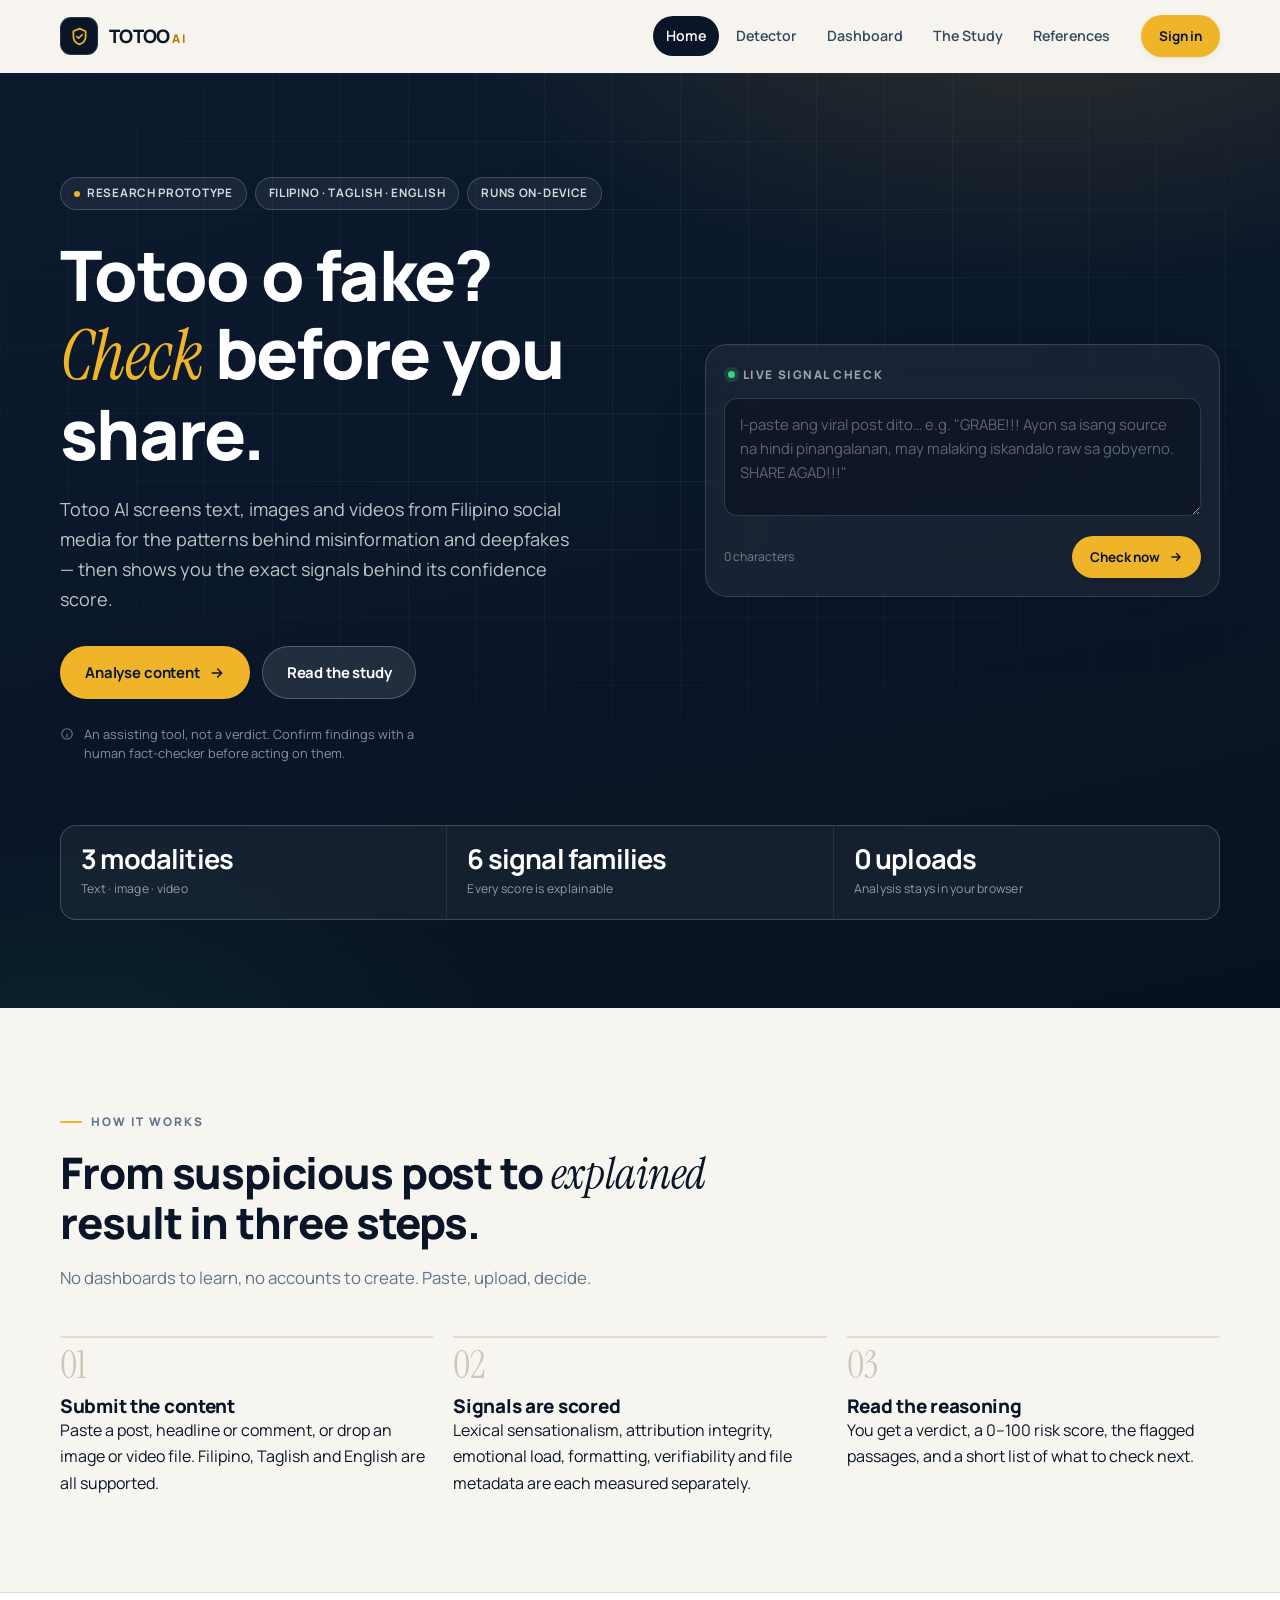
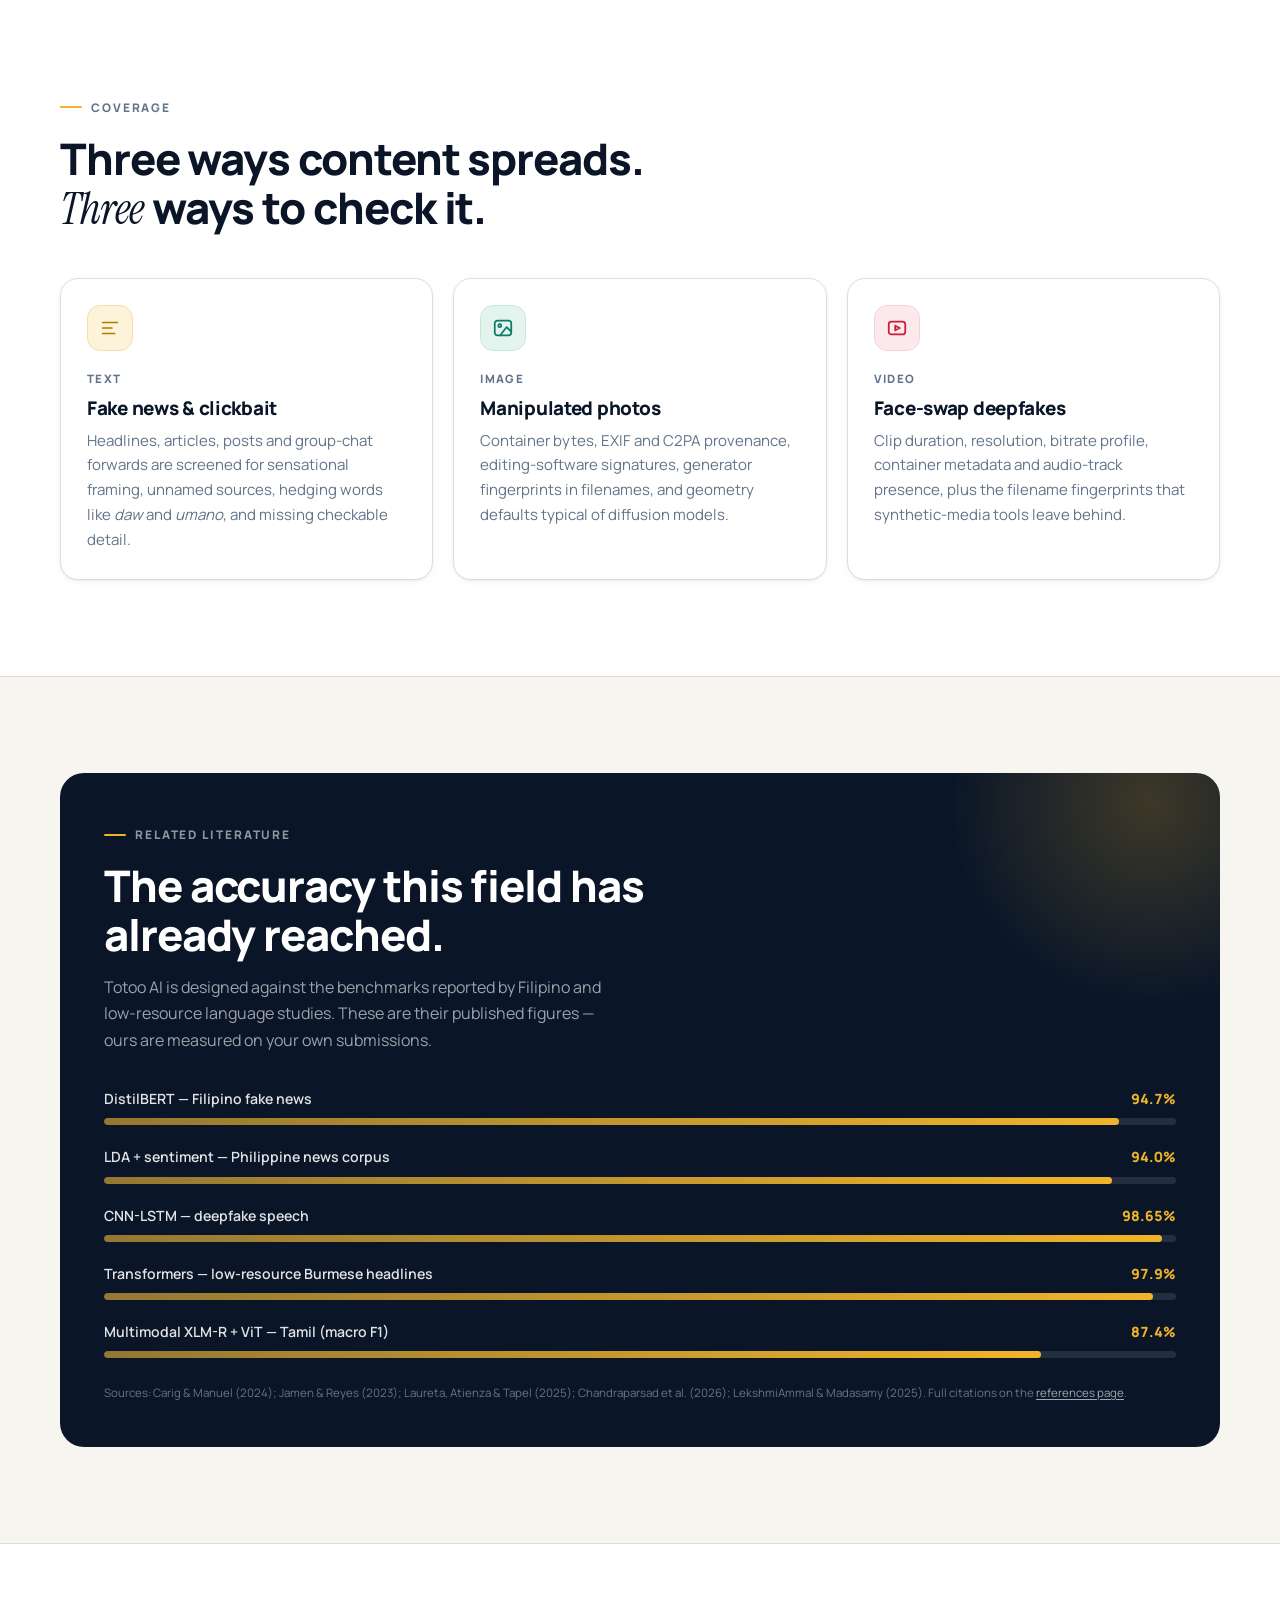
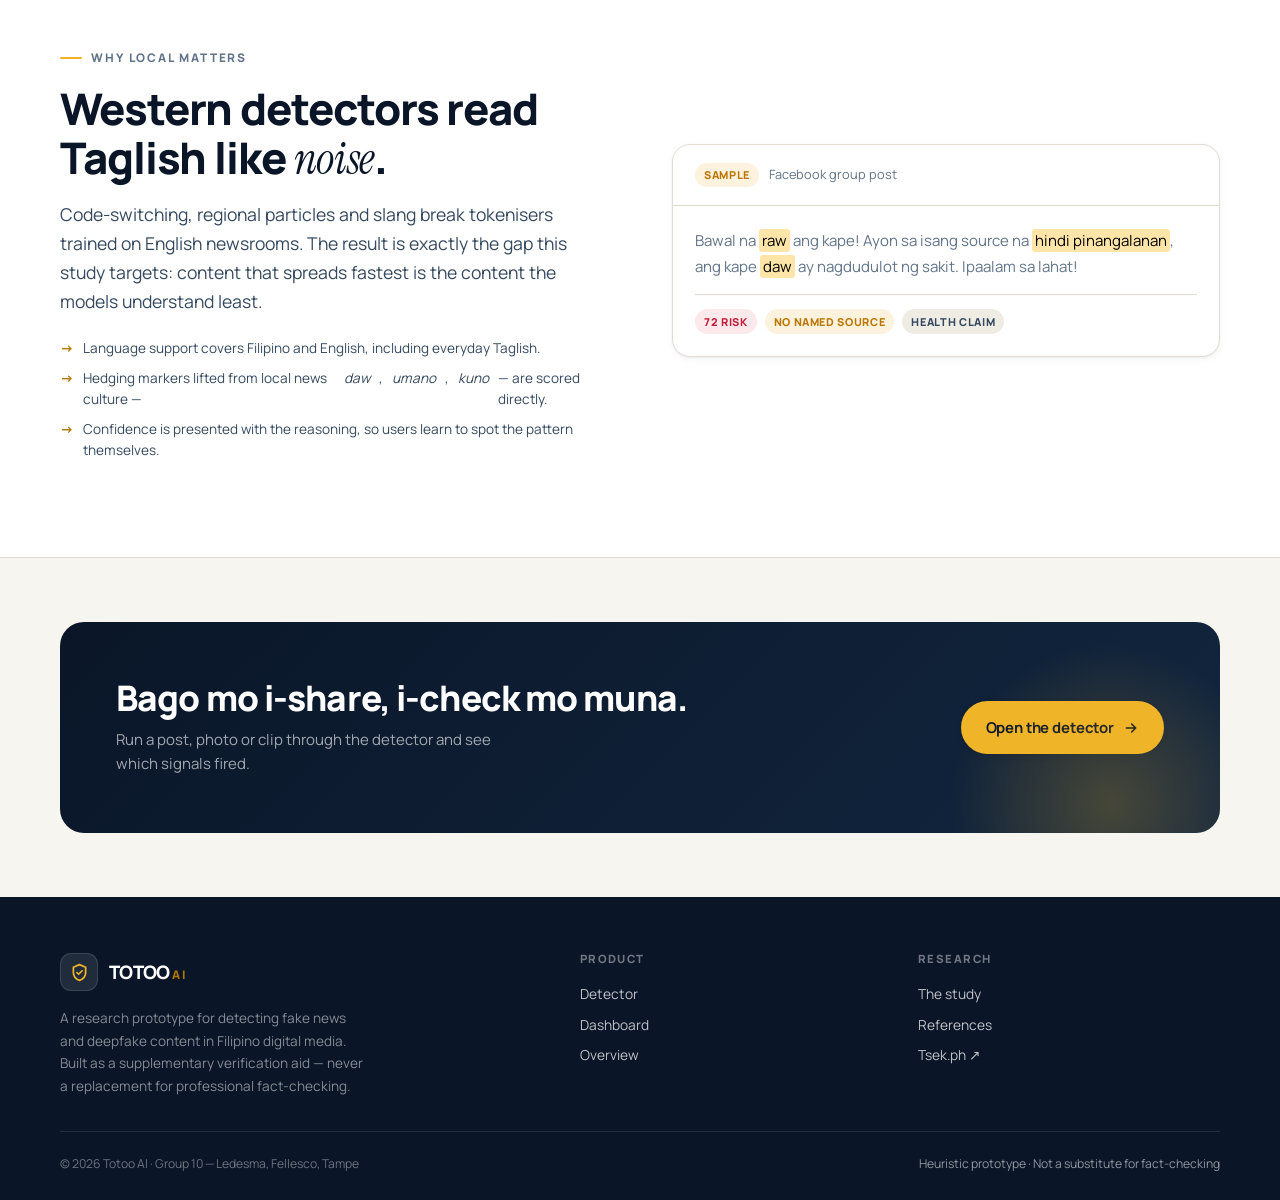
==== commit 0c4609c8: "Add demo login, guarded dashboard, and per-account scan history" ====
--- a/index.html
+++ b/index.html
@@ -30,8 +30,9 @@
       <a href="dashboard.html">Dashboard</a>
       <a href="about.html">The Study</a>
       <a href="references.html">References</a>
+      <span class="nav-auth" id="navAuth"></span>
     </nav>
-    <a class="btn btn-primary btn-sm nav-cta" href="detector.html">Check content</a>
+    <div class="auth-slot" id="authSlot"></div>
     <button class="nav-toggle" id="navToggle" aria-label="Toggle navigation" aria-expanded="false" aria-controls="nav"><span></span></button>
   </div>
 </header>
@@ -300,6 +301,7 @@
 
 <script src="js/engine.js"></script>
 <script src="js/samples.js"></script>
+<script src="js/auth.js"></script>
 <script src="js/store.js"></script>
 <script src="js/main.js"></script>
 <script>
--- a/css/styles.css
+++ b/css/styles.css
@@ -1233,7 +1233,7 @@
     align-items: stretch;
     gap: 2px;
     padding: 10px 18px 18px;
-    background: rgba(247, 245, 240, .99);
+    background: var(--paper);
     border-bottom: 1px solid var(--line);
     box-shadow: var(--shadow);
     display: none;
@@ -1277,3 +1277,411 @@
   .site-header, .site-footer, .hero, .cta-band, .nav-cta { display: none; }
   body { background: #fff; }
 }
+
+/* ============================================================
+   AUTH — demo sign-in, account chip, login page
+   ============================================================ */
+
+.auth-slot { display: flex; align-items: center; }
+
+.account { position: relative; }
+
+.account-btn {
+  display: inline-flex;
+  align-items: center;
+  gap: 9px;
+  padding: 4px 12px 4px 4px;
+  border: 1px solid var(--line-strong);
+  border-radius: var(--radius-pill);
+  background: var(--surface);
+  color: var(--ink);
+  font: inherit;
+  font-size: .85rem;
+  font-weight: 700;
+  letter-spacing: -.01em;
+  cursor: pointer;
+  box-shadow: var(--shadow-sm);
+  transition: border-color .18s, box-shadow .18s, background .18s;
+}
+.account-btn:hover { border-color: var(--ink); background: #fff; }
+.account-btn:focus-visible { outline: 3px solid rgba(240, 180, 41, .55); outline-offset: 2px; }
+
+.avatar {
+  width: 30px; height: 30px;
+  flex: none;
+  border-radius: 50%;
+  background: var(--ink);
+  color: #fff;
+  display: grid;
+  place-items: center;
+  font-size: .72rem;
+  font-weight: 800;
+  letter-spacing: .02em;
+}
+
+.account-name {
+  max-width: 104px;
+  overflow: hidden;
+  text-overflow: ellipsis;
+  white-space: nowrap;
+}
+
+.chev { flex: none; color: var(--muted); transition: transform .18s var(--ease); }
+.account.open .chev { transform: rotate(180deg); }
+
+.account-panel {
+  position: absolute;
+  top: calc(100% + 9px);
+  right: 0;
+  z-index: 80;
+  min-width: 232px;
+  padding: 6px;
+  display: grid;
+  gap: 2px;
+  background: var(--surface);
+  border: 1px solid var(--line);
+  border-radius: 14px;
+  box-shadow: var(--shadow-lg);
+  animation: rise .16s var(--ease);
+}
+.account-panel[hidden] { display: none; }
+
+.account-id {
+  padding: 9px 11px 11px;
+  margin-bottom: 4px;
+  border-bottom: 1px solid var(--line);
+}
+.account-id b { display: block; font-size: .87rem; letter-spacing: -.01em; }
+.account-id span { display: block; margin-top: 2px; font-size: .76rem; color: var(--muted); overflow-wrap: anywhere; }
+
+.account-panel a,
+.account-panel button {
+  display: block;
+  width: 100%;
+  padding: 9px 11px;
+  border: 0;
+  border-radius: 9px;
+  background: none;
+  color: var(--ink-soft);
+  font: inherit;
+  font-size: .87rem;
+  font-weight: 600;
+  text-align: left;
+  cursor: pointer;
+  transition: background .15s, color .15s;
+}
+.account-panel a:hover,
+.account-panel button:hover { background: var(--paper-2); color: var(--ink); }
+
+.nav-auth { display: none; }
+.nav-auth a,
+.nav-auth button {
+  display: block;
+  width: 100%;
+  padding: 12px 14px;
+  border: 0;
+  border-radius: 10px;
+  background: none;
+  color: var(--ink-soft);
+  font: inherit;
+  font-size: .95rem;
+  font-weight: 600;
+  text-align: left;
+  cursor: pointer;
+}
+.nav-auth a:hover,
+.nav-auth button:hover { background: rgba(10, 22, 40, .055); color: var(--ink); }
+
+/* ---------- login page ---------- */
+
+.auth-page {
+  display: grid;
+  grid-template-columns: minmax(340px, .92fr) minmax(0, 1.08fr);
+  align-items: stretch;
+  min-height: calc(100vh - 72px);
+}
+
+.auth-brand {
+  position: relative;
+  overflow: hidden;
+  display: flex;
+  align-items: center;
+  padding: clamp(38px, 5vw, 76px) clamp(26px, 4vw, 64px);
+  color: #fff;
+  background:
+    radial-gradient(760px 420px at 88% -10%, rgba(240, 180, 41, .18), transparent 60%),
+    radial-gradient(620px 380px at 0% 108%, rgba(13, 122, 99, .22), transparent 62%),
+    linear-gradient(168deg, #0c1a2e 0%, #0a1628 58%, #081120 100%);
+}
+
+.auth-brand-inner { width: 100%; max-width: 430px; margin-inline: auto; }
+
+.auth-brand h1 {
+  margin: 0 0 20px;
+  font-size: clamp(2.05rem, 3.4vw, 2.9rem);
+  line-height: 1.08;
+  letter-spacing: -.035em;
+}
+.auth-brand h1 .serif { color: var(--gold); }
+
+.auth-brand-lead { color: rgba(255, 255, 255, .74); font-size: 1rem; margin: 0 0 26px; max-width: 42ch; }
+
+.auth-points { list-style: none; margin: 0 0 26px; padding: 0; }
+.auth-points li {
+  display: flex;
+  align-items: center;
+  gap: 10px;
+  padding: 11px 0;
+  border-top: 1px solid rgba(255, 255, 255, .1);
+  color: rgba(255, 255, 255, .8);
+  font-size: .92rem;
+  font-weight: 500;
+}
+.auth-points li:last-child { border-bottom: 1px solid rgba(255, 255, 255, .1); }
+.auth-points svg { flex: none; color: var(--gold); }
+
+.auth-brand-note {
+  margin: 0;
+  padding-left: 13px;
+  border-left: 2px solid var(--gold);
+  color: rgba(255, 255, 255, .52);
+  font-size: .78rem;
+  line-height: 1.6;
+  max-width: 44ch;
+}
+
+.auth-main {
+  display: grid;
+  place-items: center;
+  padding: clamp(26px, 4.5vw, 56px) 22px;
+  background: var(--paper);
+}
+
+.auth-card {
+  width: 100%;
+  max-width: 448px;
+  padding: clamp(24px, 3.4vw, 38px);
+  background: var(--surface);
+  border: 1px solid var(--line);
+  border-radius: 22px;
+  box-shadow: var(--shadow);
+}
+
+.auth-head h2 { margin: 0 0 6px; font-size: clamp(1.35rem, 2vw, 1.55rem); letter-spacing: -.03em; }
+.auth-head p { margin: 0; color: var(--muted); font-size: .91rem; }
+
+.auth-switch {
+  display: grid;
+  grid-template-columns: 1fr 1fr;
+  gap: 4px;
+  padding: 4px;
+  margin: 20px 0 18px;
+  background: var(--paper-2);
+  border-radius: var(--radius-pill);
+}
+.auth-switch button {
+  padding: 9px 10px;
+  border: 0;
+  border-radius: var(--radius-pill);
+  background: transparent;
+  color: var(--muted);
+  font: inherit;
+  font-size: .87rem;
+  font-weight: 700;
+  cursor: pointer;
+  transition: background .18s, color .18s, box-shadow .18s;
+}
+.auth-switch button:hover { color: var(--ink); }
+.auth-switch button.active {
+  background: var(--surface);
+  color: var(--ink);
+  box-shadow: var(--shadow-sm);
+}
+
+.auth-panel { display: none; }
+.auth-panel.active { display: block; animation: rise .18s var(--ease); }
+
+.auth-banner {
+  display: none;
+  margin-bottom: 16px;
+  padding: 11px 14px;
+  border-radius: var(--radius-sm);
+  font-size: .85rem;
+  font-weight: 600;
+  line-height: 1.5;
+}
+.auth-banner.show { display: block; animation: rise .16s var(--ease); }
+.auth-banner.error { background: var(--crimson-soft); color: var(--crimson); border: 1px solid rgba(196, 30, 58, .22); }
+.auth-banner.success { background: var(--teal-soft); color: var(--teal); border: 1px solid rgba(13, 122, 99, .22); }
+
+.field { margin-bottom: 15px; }
+.field > label {
+  display: block;
+  margin-bottom: 6px;
+  font-size: .79rem;
+  font-weight: 700;
+  letter-spacing: .01em;
+  color: var(--ink-soft);
+}
+
+.input-wrap { position: relative; }
+
+.input {
+  width: 100%;
+  padding: 12px 14px;
+  border: 1px solid var(--line-strong);
+  border-radius: var(--radius-sm);
+  background: #fff;
+  color: var(--ink);
+  font: inherit;
+  font-size: .93rem;
+  transition: border-color .18s, box-shadow .18s;
+}
+.input::placeholder { color: #9aa8b8; }
+.input:focus {
+  outline: none;
+  border-color: var(--ink);
+  box-shadow: 0 0 0 3px rgba(240, 180, 41, .3);
+}
+.input.invalid { border-color: var(--crimson); }
+.input.invalid:focus { box-shadow: 0 0 0 3px rgba(196, 30, 58, .18); }
+
+.input-wrap:has(.pw-toggle) .input { padding-right: 48px; }
+
+.pw-toggle {
+  position: absolute;
+  top: 50%;
+  right: 6px;
+  transform: translateY(-50%);
+  width: 34px; height: 34px;
+  display: grid;
+  place-items: center;
+  padding: 0;
+  border: 0;
+  border-radius: 8px;
+  background: transparent;
+  color: var(--muted);
+  cursor: pointer;
+  transition: background .15s, color .15s;
+}
+.pw-toggle:hover { background: var(--paper-2); color: var(--ink); }
+.pw-toggle.on { color: var(--ink); }
+
+.strength {
+  display: grid;
+  grid-template-columns: repeat(4, 1fr);
+  gap: 5px;
+  margin-top: 8px;
+}
+.strength span {
+  height: 4px;
+  border-radius: 2px;
+  background: var(--line);
+  transition: background .25s;
+}
+.strength[data-level="1"] span:nth-child(-n+1) { background: var(--crimson); }
+.strength[data-level="2"] span:nth-child(-n+2) { background: var(--amber); }
+.strength[data-level="3"] span:nth-child(-n+3) { background: var(--gold-deep); }
+.strength[data-level="4"] span:nth-child(-n+4) { background: var(--teal); }
+
+.field-error {
+  margin: 6px 0 0;
+  font-size: .78rem;
+  font-weight: 600;
+  color: var(--crimson);
+}
+.field-error:not(.show) { display: none; }
+
+.auth-row {
+  display: flex;
+  align-items: center;
+  justify-content: space-between;
+  gap: 12px;
+  flex-wrap: wrap;
+  margin: 4px 0 20px;
+}
+
+.check {
+  display: inline-flex;
+  align-items: center;
+  gap: 9px;
+  color: var(--ink-soft);
+  font-size: .84rem;
+  font-weight: 600;
+  cursor: pointer;
+  user-select: none;
+}
+.check input {
+  width: 16px; height: 16px;
+  margin: 0;
+  accent-color: var(--ink);
+  cursor: pointer;
+}
+
+.link-btn {
+  padding: 0;
+  border: 0;
+  background: none;
+  color: var(--gold-deep);
+  font: inherit;
+  font-size: .84rem;
+  font-weight: 700;
+  cursor: pointer;
+  text-decoration: underline;
+  text-underline-offset: 3px;
+  text-decoration-thickness: 1px;
+}
+.link-btn:hover { color: var(--ink); }
+
+.btn.is-loading .btn-label { opacity: .55; }
+.btn.is-loading::after {
+  content: "";
+  width: 14px; height: 14px;
+  margin-left: 2px;
+  border: 2px solid currentColor;
+  border-right-color: transparent;
+  border-radius: 50%;
+  animation: spin .7s linear infinite;
+}
+
+.auth-foot {
+  margin: 18px 0 0;
+  padding-top: 15px;
+  border-top: 1px solid var(--line);
+  color: var(--muted);
+  font-size: .74rem;
+  line-height: 1.55;
+  text-align: center;
+}
+
+.auth-footer .footer-base { flex-wrap: wrap; }
+
+@media (max-width: 900px) {
+  .auth-page { grid-template-columns: 1fr; min-height: 0; }
+  .auth-brand { padding: 34px 22px 32px; }
+  .auth-brand-inner { max-width: none; }
+  .auth-brand h1 { font-size: clamp(1.75rem, 5vw, 2.2rem); margin-bottom: 14px; }
+  .auth-brand-lead { margin-bottom: 18px; font-size: .93rem; }
+  .auth-main { padding: 26px 18px 40px; }
+}
+
+@media (max-width: 820px) {
+  .auth-slot { display: none; }
+  .nav-auth { display: block; margin-top: 6px; padding-top: 6px; border-top: 1px solid var(--line); }
+}
+
+@media (max-width: 640px) {
+  .auth-card { padding: 24px 20px; border-radius: 18px; }
+  .auth-points { display: none; }
+  .auth-brand-note { font-size: .74rem; }
+  .auth-brand { padding: 28px 18px; }
+  .account-name { max-width: 68px; }
+}
+
+/* signed-in context line on the dashboard */
+.workspace-user {
+  margin-top: 12px;
+  font-size: .82rem;
+  color: var(--muted);
+}
+.workspace-user b { color: var(--ink); font-weight: 700; }
